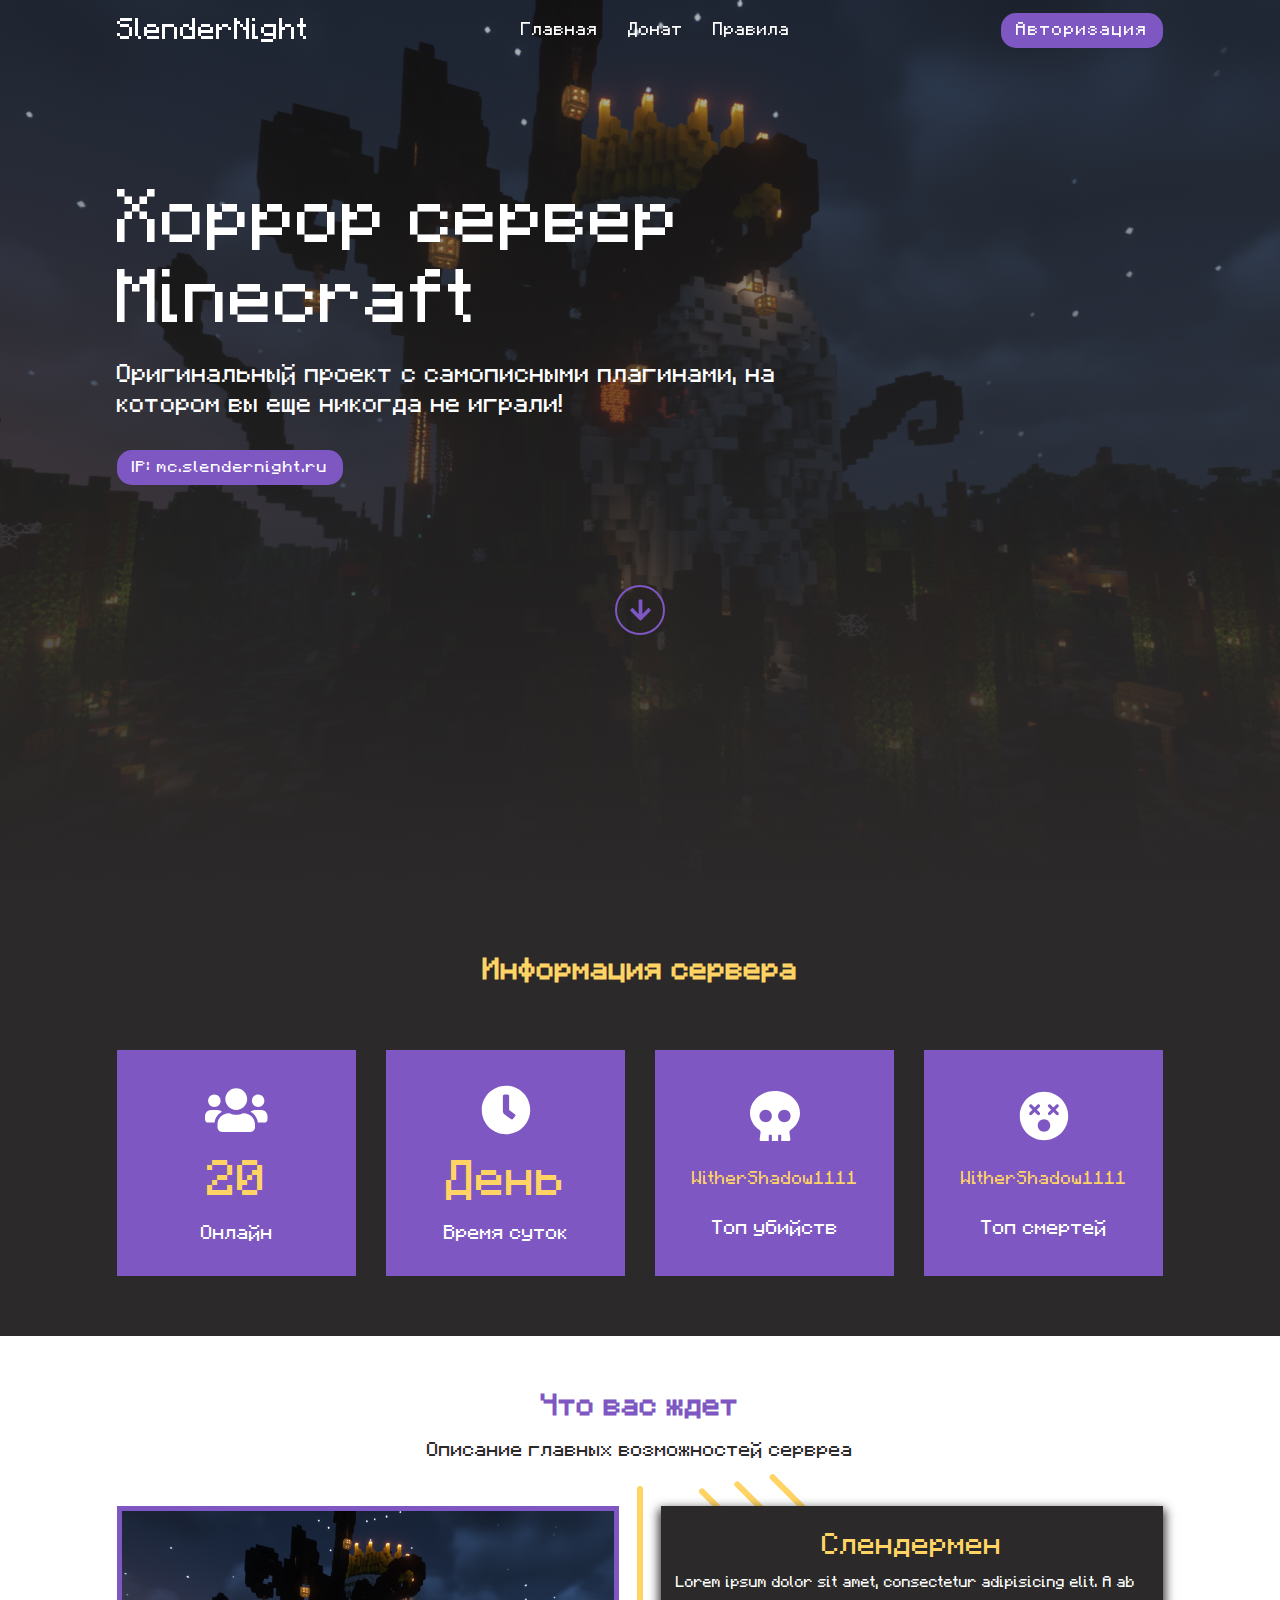
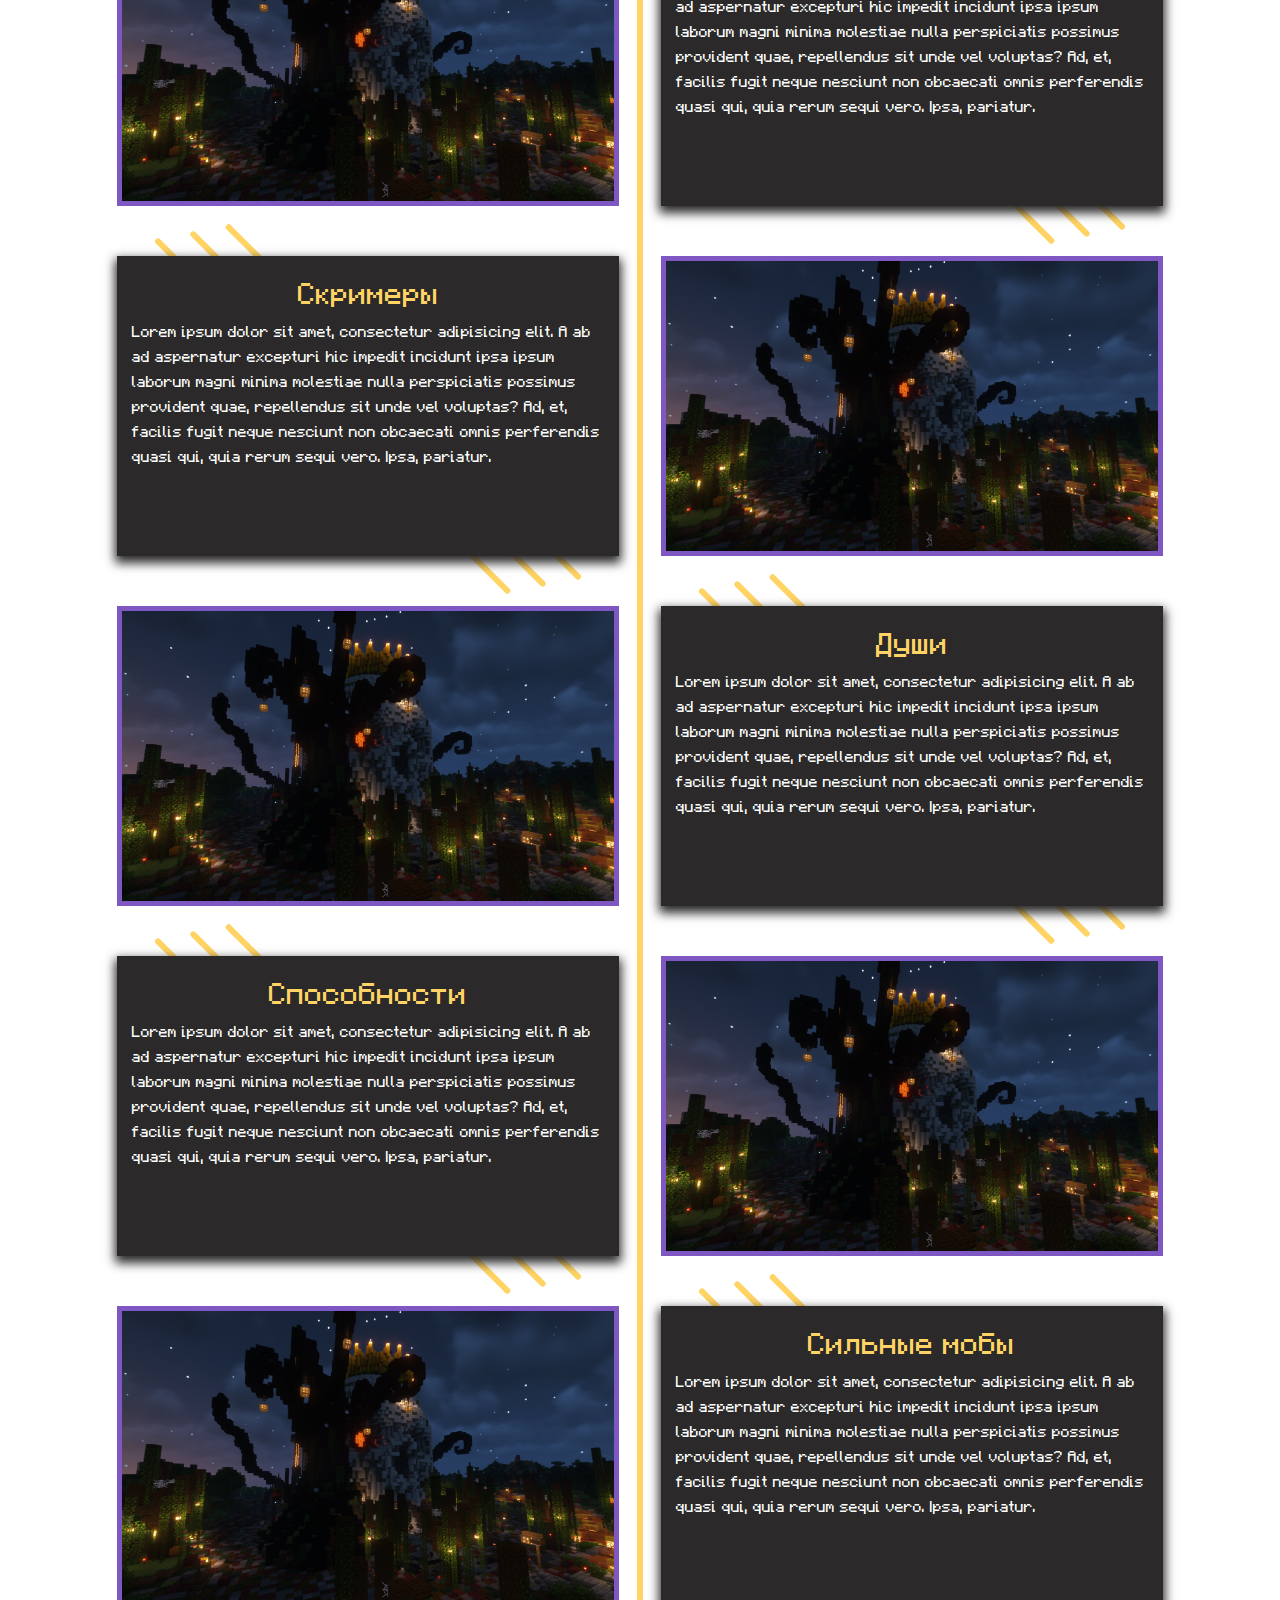
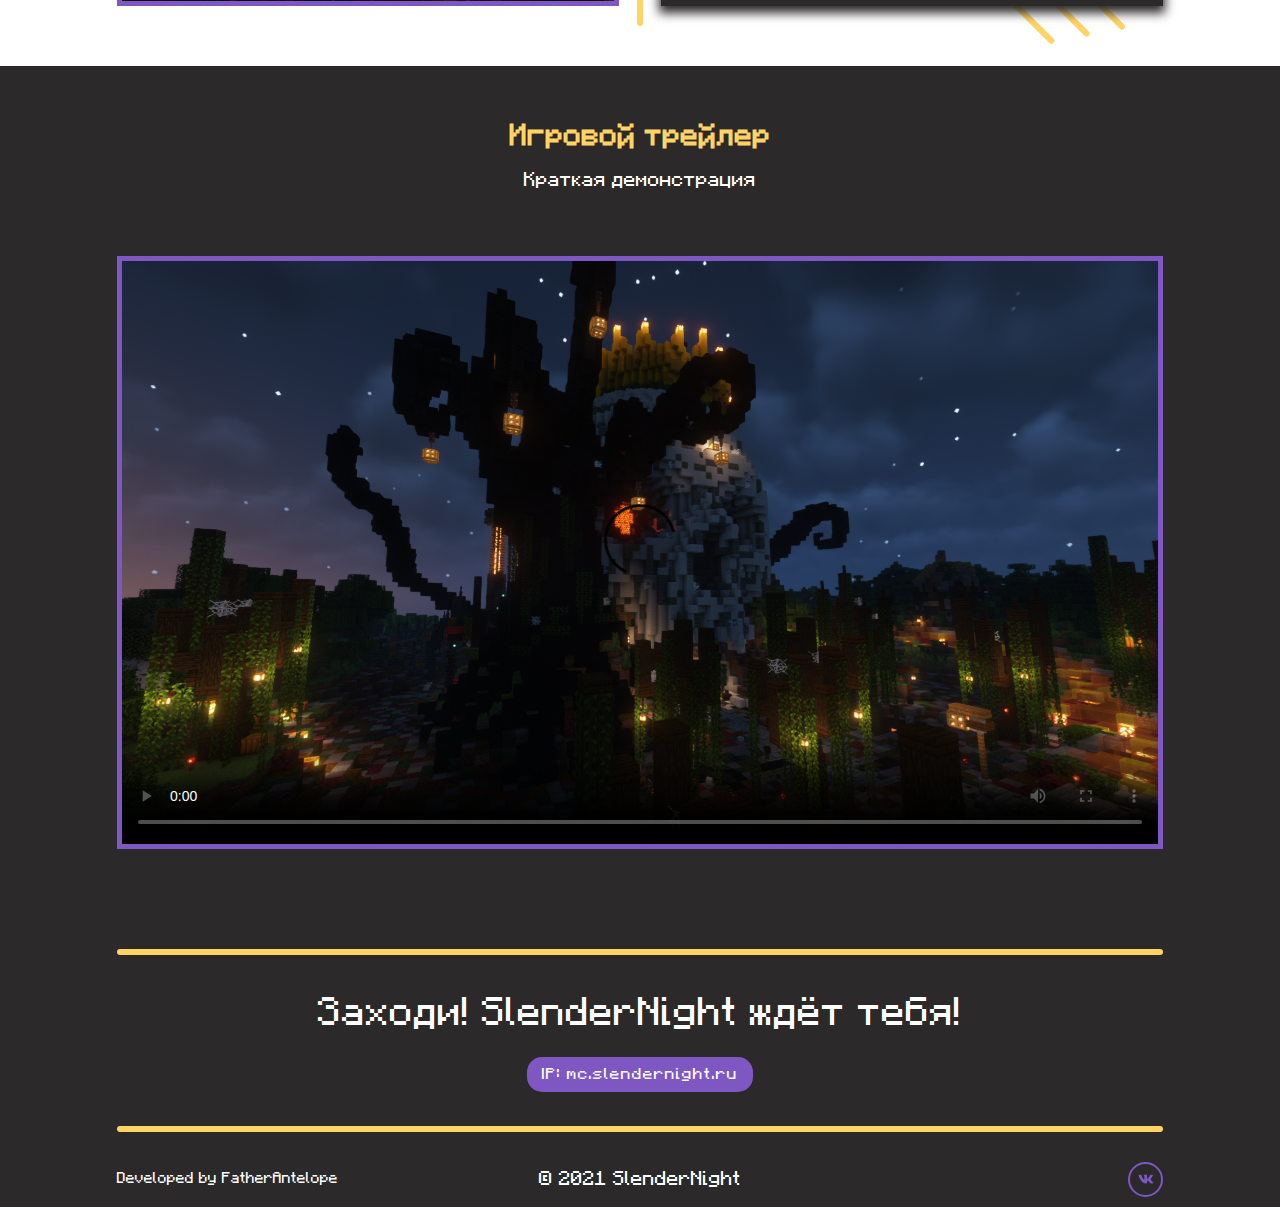
==== index.html @ 16f5a36b "Готова главная страница." ====
<!doctype html>
<html lang="ru">
<head>
    <meta charset="UTF-8">
    <meta name="viewport"
          content="width=device-width, user-scalable=no, initial-scale=1.0, maximum-scale=1.0, minimum-scale=1.0">
    <meta http-equiv="X-UA-Compatible" content="ie=edge">
    <link rel="stylesheet" href="css/style.css">
    <script defer src="./js/all.js"></script>
    <title>SlenderNight</title>
</head>
<body>
<div class="wrapper">
    <header class="header header__transparent">
        <div class="header__container container">
            <div class="header__body">
                <a href="#" class="header__logo">
                    <h3>SlenderNight</h3>
                </a>
                <div class="header__menu-burger">
                    <span></span>
                </div>
                <nav class="header__menu-list">
                    <ul class="menu-list">
                        <li class="menu-list__item">
                            <a href="#" class="menu-list__link">Главная</a>
                        </li>
                        <li class="menu-list__item">
                            <a href="#" class="menu-list__link">Донат</a>
                        </li>
                        <li class="menu-list__item">
                            <a href="#" class="menu-list__link">Правила</a>
                        </li>
                    </ul>
                </nav>
                <a href="#" class="header__login btn purple">
                    Авторизация
                </a>
            </div>
        </div>
    </header>
    <main class="main">
        <div class="main__main-block">
            <div class="main-block__container container">
                <div class="main-block__body">
                    <h1 class="main-block__title">
                        Хоррор сервер Minecraft
                    </h1>
                    <h3 class="main-block__subtitle">
                        Оригинальный проект с самописными плагинами, на котором вы еще никогда не играли!
                    </h3>
                    <div class="main-block__buttons">
                        <button class="btn purple notify-show"
                                value="mc.slendernight.ru"
                                onclick="copyToClipboard(this.value)"
                                data-target="#copy-ip">
                            IP: mc.slendernight.ru
                        </button>
<!--                        <a href="#promo" class="btn outline-purple">Читать больше</a>-->
                    </div>
                </div>

                <a href="#promo" class="arrow-btn__link">
                    <i class="fas fa-arrow-down"></i>
                </a>

                <div class="main-block__bg-image">
                    <img src="./image/main-image.png" alt="main-image">
                </div>
            </div>
        </div>
        <section class="main-section dark">
            <a href="#" id="promo" style="position: absolute; left: 0; top: -60px;"></a>
            <div class="main-section__container container">
                <div class="main-section__header">
                    <h2 class="main-section__header header__title light">Информация сервера</h2>
<!--                    <h2 class="main-section__header header__subtitle light">Lorem ipsum dolor sit amet.</h2>-->
                </div>
                <div class="statistics__body">
                    <div class="statistics__column">
                        <div class="statistics__item">
                            <div class="statistics__icon"><i class="fas fa-users"></i></div>
                            <div class="statistics__value">20</div>
                            <div class="statistics__text">Онлайн</div>
                        </div>
                    </div>
                    <div class="statistics__column">
                        <div class="statistics__item">
                            <div class="statistics__icon"><i class="fas fa-clock"></i></div>
                            <div class="statistics__value">День</div>
                            <div class="statistics__text">Время суток</div>
                        </div>
                    </div>
                    <div class="statistics__column">
                        <div class="statistics__item">
                            <div class="statistics__icon"><i class="fas fa-skull"></i></div>
                            <div class="statistics__value" style="font-size: 14px">WitherShadow1111</div>
                            <div class="statistics__text">Топ убийств</div>
                        </div>
                    </div>
                    <div class="statistics__column">
                        <div class="statistics__item">
                            <div class="statistics__icon"><i class="fas fa-dizzy"></i></div>
                            <div class="statistics__value" style="font-size: 14px">WitherShadow1111</div>
                            <div class="statistics__text">Топ смертей</div>
                        </div>
                    </div>
                </div>
            </div>
        </section>
        <section class="main-section light">
            <div class="main-section__container container">
                <div class="main-section__header">
                    <h2 class="main-section__header header__title dark">Что вас ждет</h2>
                    <h2 class="main-section__header header__subtitle dark">Описание главных возможностей сервреа</h2>
                </div>
                <div class="main-section__body">
                    <div class="vertical-line"></div>
                    <div class="main-section__body-info info-block">
                        <div class="info-block__image">
                            <img src="./image/main-image.png" alt="img-name">
                        </div>
                        <div class="info-block__about">
                            <div class="diagonal-line"></div>
                            <h3 class="about__title">Слендермен</h3>
                            <p class="about__text">
                                Lorem ipsum dolor sit amet, consectetur adipisicing elit. A ab ad aspernatur excepturi hic impedit incidunt ipsa ipsum laborum magni minima molestiae nulla perspiciatis possimus provident quae, repellendus sit unde vel voluptas? Ad, et, facilis fugit neque nesciunt non obcaecati omnis perferendis quasi qui, quia rerum sequi vero. Ipsa, pariatur.
                            </p>
                        </div>
                    </div>

                    <div class="main-section__body__info info-block">
                        <div class="info-block__about">
                            <div class="diagonal-line"></div>
                            <h3 class="about__title">Скримеры</h3>
                            <p class="about__text">
                                Lorem ipsum dolor sit amet, consectetur adipisicing elit. A ab ad aspernatur excepturi hic impedit incidunt ipsa ipsum laborum magni minima molestiae nulla perspiciatis possimus provident quae, repellendus sit unde vel voluptas? Ad, et, facilis fugit neque nesciunt non obcaecati omnis perferendis quasi qui, quia rerum sequi vero. Ipsa, pariatur.
                            </p>
                        </div>
                        <div class="info-block__image">
                            <img src="./image/main-image.png" alt="img-name">
                        </div>
                    </div>

                    <div class="main-section__body__info info-block">
                        <div class="info-block__image">
                            <img src="./image/main-image.png" alt="img-name">
                        </div>
                        <div class="info-block__about">
                            <div class="diagonal-line"></div>
                            <h3 class="about__title">Души</h3>
                            <p class="about__text">
                                Lorem ipsum dolor sit amet, consectetur adipisicing elit. A ab ad aspernatur excepturi hic impedit incidunt ipsa ipsum laborum magni minima molestiae nulla perspiciatis possimus provident quae, repellendus sit unde vel voluptas? Ad, et, facilis fugit neque nesciunt non obcaecati omnis perferendis quasi qui, quia rerum sequi vero. Ipsa, pariatur.
                            </p>
                        </div>
                    </div>

                    <div class="main-section__body__info info-block">
                        <div class="info-block__about">
                            <div class="diagonal-line"></div>
                            <h3 class="about__title">Способности</h3>
                            <p class="about__text">
                                Lorem ipsum dolor sit amet, consectetur adipisicing elit. A ab ad aspernatur excepturi hic impedit incidunt ipsa ipsum laborum magni minima molestiae nulla perspiciatis possimus provident quae, repellendus sit unde vel voluptas? Ad, et, facilis fugit neque nesciunt non obcaecati omnis perferendis quasi qui, quia rerum sequi vero. Ipsa, pariatur.
                            </p>
                        </div>
                        <div class="info-block__image">
                            <img src="./image/main-image.png" alt="img-name">
                        </div>
                    </div>

                    <div class="main-section__body__info info-block">
                        <div class="info-block__image">
                            <img src="./image/main-image.png" alt="img-name">
                        </div>
                        <div class="info-block__about">
                            <div class="diagonal-line"></div>
                            <h3 class="about__title">Сильные мобы</h3>
                            <p class="about__text">
                                Lorem ipsum dolor sit amet, consectetur adipisicing elit. A ab ad aspernatur excepturi hic impedit incidunt ipsa ipsum laborum magni minima molestiae nulla perspiciatis possimus provident quae, repellendus sit unde vel voluptas? Ad, et, facilis fugit neque nesciunt non obcaecati omnis perferendis quasi qui, quia rerum sequi vero. Ipsa, pariatur.
                            </p>
                        </div>
                    </div>

                </div>
            </div>
        </section>
        <section class="main-section dark">
            <div class="main-section__container container">
                <div class="main-section__header">
                    <h2 class="main-section__header header__title light">Игровой трейлер</h2>
                    <h2 class="main-section__header header__subtitle light">Краткая демонстрация </h2>
                </div>
                <div class="main-section__body">
                    <div class="main-section__body main-section__video">
                        <video controls="controls" poster="./image/main-image.png">
                            <source src="./video/trailer.mp4" type='video/ogg; codecs="theora, vorbis"'/>
                            <source src="./video/trailer.mp4" type='video/mp4; codecs="avc1.42E01E, mp4a.40.2"'/>
                            <source src="./video/trailer.mp4" type='video/webm; codecs="vp8, vorbis"'/>
                            Элемент video не поддерживается вашим браузером.
                            <a href="./video/trailer.mp4">Скачайте видео</a>.
                        </video>
                    </div>
                </div>
            </div>
        </section>

        <section class="main-section dark">
            <div class="main-section__container container">
                <div class="main-section__body tb-line">
                    <h2 class="body__center-text">Заходи! SlenderNight ждёт тебя!</h2>
                    <button class="btn purple notify-show"
                            value="mc.slendernight.ru"
                            onclick="copyToClipboard(this.value)"
                            data-target="#copy-ip">
                        IP: mc.slendernight.ru
                    </button>
                </div>
            </div>
        </section>
    </main>
    <footer class="footer">
        <div class="footer__container container">
            <div class="footer__body">
                <div class="footer__author">
                    <span>
                        Developed by <a href="https://fatherantelope.github.io/">FatherAntelope</a>
                    </span>
                </div>
                <div class="footer__copy">
                    &copy; 2021 SlenderNight
                </div>
                <div class="footer__social-links">
                    <a href="https://vk.com/slendernight" class="footer__social-link">
                        <i class="fab fa-vk"></i>
                    </a>
                </div>
            </div>
        </div>
    </footer>
    <div class="notify-item" id="copy-ip">
        <p class="notify-item__text">IP-адрес скопирован!</p>
        <div class="notify-item__close">&times;</div>
    </div>
</div>
<script defer src="./js/script.js"></script>
</body>
</html>
---- css/style.css ----
* {
  margin: 0;
  padding: 0;
  border: 0;
}

*, *:after, *:before {
  -moz-box-sizing: border-box;
  -webkit-box-sizing: border-box;
  box-sizing: border-box;
}

:focus, :active {
  outline: none;
}

a:focus, a:active {
  outline: none;
}

nav, footer, header, aside {
  display: block;
}

html, body {
  height: 100%;
  width: 100%;
  font-size: 14px;
  line-height: 1;
  -ms-text-size-adjust: 100%;
  -moz-text-size-adjust: 100%;
  -webkit-text-size-adjust: 100%;
}

input, button, textarea {
  font-family: inherit;
}

button {
  cursor: pointer;
}

a, a:visited {
  text-decoration: none;
}

img {
  vertical-align: top;
}

h1, h2, h3, h4, h5, h6 {
  font-size: inherit;
  font-weight: 400;
}

@font-face {
  font-family: minecraft;
  src: url("/fonts/F77 Minecraft.ttf");
}
:root {
  --color--white: #ffffff;
  --color--main: #2b2929;
  --color--purple: #7e57c2;
  --color--gold: #ffd464;
  --blur-bg: blur(5px);
}

* {
  scroll-behavior: smooth;
}

body {
  height: 100%;
  font-weight: 500;
  font-family: minecraft;
}
body.scroll-lock {
  overflow: hidden;
}
body::-webkit-scrollbar {
  width: 8px;
}
body::-webkit-scrollbar-track {
  background: #2b2929;
}
body::-webkit-scrollbar-thumb {
  background-color: #ffd464;
  border-radius: 4px;
}

.wrapper {
  min-height: 100%;
  overflow: hidden;
  display: flex;
  flex-direction: column;
}

.container {
  margin: 0 auto;
  max-width: 1076px;
  padding: 0 15px;
}

.header {
  position: fixed;
  z-index: 50;
  width: 100%;
  left: 0;
  top: 0;
}
.header:before {
  content: "";
  position: absolute;
  top: 0;
  left: 0;
  width: 100%;
  height: 100%;
  background-color: #2b2929;
  z-index: 2;
  box-shadow: 0 6px 4px -4px rgba(0, 0, 0, 0.2);
  transition: all 0.3s ease;
}
.header__transparent:before {
  height: 0;
  background-color: rgba(43, 41, 41, 0);
}
.header__login {
  position: relative;
  z-index: 3;
}
.header__body {
  position: relative;
  display: flex;
  align-items: center;
  min-height: 60px;
  justify-content: space-between;
}
.header__logo {
  font-weight: 900;
  font-size: 24px;
  color: #ffffff;
  z-index: 3;
}
.header__menu-list {
  z-index: 3;
}
.header__menu-burger {
  width: 30px;
  height: 20px;
  position: relative;
  cursor: pointer;
  display: none;
  z-index: 3;
}
.header__menu-burger span, .header__menu-burger:before, .header__menu-burger:after {
  content: "";
  left: 0;
  position: absolute;
  background-color: #7e57c2;
  width: 100%;
  height: 2px;
  transition: all 0.3s ease;
}
.header__menu-burger span {
  top: 9px;
}
.header__menu-burger:before {
  top: 0;
}
.header__menu-burger:after {
  bottom: 0;
}
.header__menu-burger.active span, .header__menu-burger.active:before, .header__menu-burger.active:after {
  background-color: #ffd464;
}
.header__menu-burger.active span {
  transform: rotate(180deg);
}
.header__menu-burger.active:before {
  transform: translateX(15px) translateY(3px) rotate(45deg);
  width: 60%;
}
.header__menu-burger.active:after {
  transform: translateX(15px) translateY(-3px) rotate(-45deg);
  width: 60%;
}

.menu-list {
  list-style: none;
  display: flex;
  flex-wrap: wrap;
}
.menu-list__item {
  margin: 0 15px;
}
.menu-list__link {
  color: #ffffff;
  font-weight: 500;
  line-height: 200%;
  transition: color ease 0.3s;
}
.menu-list__link:hover {
  color: #ffd464;
}

/* */
.main {
  flex: 1 1 auto;
}
.main__main-block {
  position: relative;
  min-height: 100vh;
  background: linear-gradient(to bottom, transparent -50%, #2b2929 100%);
}

.main-block__body {
  padding: 180px 0 190px 0;
  max-width: 700px;
  z-index: 10;
}
.main-block__body > *:not(:last-child) {
  margin: 0 0 20px 0;
}
.main-block__title {
  font-size: 60px;
  color: #ffffff;
  line-height: 133.3333333333%;
}
.main-block__subtitle {
  font-size: 20px;
  line-height: 1.5;
  color: #ffffff;
}
.main-block__buttons {
  display: flex;
  flex-wrap: wrap;
}
.main-block__bg-image img {
  position: absolute;
  object-position: center;
  object-fit: cover;
  height: 100%;
  width: 100%;
  top: 0;
  left: 0;
  z-index: -1;
}

.btn {
  font-weight: 500;
  border-radius: 15px;
  display: flex;
  min-height: 35px;
  justify-content: center;
  align-items: center;
  text-align: center;
  padding: 5px 15px;
  letter-spacing: 1px;
  cursor: pointer;
  margin: 10px 0;
}
.btn.purple {
  color: #ffffff;
  background-color: #7e57c2;
  transition: background-color ease 0.3s;
}
.btn.purple:hover {
  color: #7e57c2;
  background-color: #ffd464;
}
.btn.outline-purple {
  color: #7e57c2;
  border: 2px solid #7e57c2;
  transition: all ease 0.3s;
}
.btn.outline-purple:hover {
  color: #ffd464;
  border: 2px solid #ffd464;
}

.arrow-btn__link {
  position: relative;
  left: calc(50% - 25px);
  bottom: 100px;
  height: 50px;
  width: 50px;
  border: 2px solid #7e57c2;
  border-radius: 50%;
  display: flex;
  justify-content: center;
  align-items: center;
  transition: all ease 0.3s;
  animation: floating;
  animation-name: floating;
  animation-duration: 1.5s;
  animation-iteration-count: infinite;
  -webkit-animation-name: floating;
  -webkit-animation-duration: 1.5s;
  -webkit-animation-iteration-count: infinite;
  color: #7e57c2;
  font-size: 24px;
}
.arrow-btn__link:hover {
  border: 2px solid #ffd464;
  color: #ffd464;
}

.main-section {
  padding: 40px 0;
  position: relative;
}
.main-section.dark {
  background-color: #2b2929;
}
.main-section.light {
  background-color: #ffffff;
}
.main-section__header {
  text-align: center;
}
.main-section__header.header__title {
  font-size: 24px;
  font-weight: 700;
  line-height: 250%;
}
.main-section__header.header__title.light {
  color: #ffd464;
}
.main-section__header.header__title.dark {
  color: #7e57c2;
}
.main-section__header.header__subtitle {
  font-size: 16px;
  line-height: 187.5%;
}
.main-section__header.header__subtitle.light {
  color: #ffffff;
}
.main-section__header.header__subtitle.dark {
  color: #2b2929;
}
.main-section__body {
  padding: 20px 0;
  margin: 20px 0 0 0;
  position: relative;
}
.main-section__body .vertical-line {
  position: absolute;
  display: inline-block;
  top: 0;
  left: calc(50% - 3px);
  width: 6px;
  height: 100%;
  background-color: #ffd464;
  border-radius: 3px;
}
.main-section__body.tb-line {
  position: relative;
  text-align: center;
}
.main-section__body.tb-line > button {
  margin: 0 auto;
}
.main-section__body.tb-line:after, .main-section__body.tb-line:before {
  content: "";
  position: absolute;
  left: 0;
  height: 6px;
  width: 100%;
  background-color: #ffd464;
  border-radius: 3px;
}
.main-section__body.tb-line:after {
  top: -20px;
}
.main-section__body.tb-line:before {
  bottom: -20px;
}
.main-section__video {
  height: auto;
  max-width: 100%;
  padding: 5px 5px 3px 5px;
  background-color: #7e57c2;
}
.main-section__video video {
  width: 100%;
  max-height: 100%;
}

.statistics__body {
  display: flex;
  flex-wrap: wrap;
  margin: 20px -15px;
}
.statistics__column {
  padding: 15px 15px;
  flex: 0 1 25%;
}
.statistics__item {
  display: flex;
  flex-direction: column;
  text-align: center;
  align-items: center;
  justify-content: space-around;
  padding: 30px;
  height: 100%;
  margin: 15px 0;
  background-color: #7e57c2;
}
.statistics__item > *:not(:last-child) {
  margin: 0 0 10px 0;
}
.statistics__icon {
  font-size: 50px;
  color: #ffffff;
}
.statistics__value {
  font-size: 40px;
  color: #ffd464;
  line-height: 125%;
}
.statistics__text {
  font-size: 16px;
  color: #ffffff;
}

/* */
.info-block {
  display: flex;
  flex-wrap: wrap;
  justify-content: space-between;
  position: relative;
  z-index: 2;
}
.info-block:not(:last-child) {
  margin-bottom: 50px;
}
.info-block__image {
  flex: 0 1 48%;
  height: 300px;
  background-color: #7e57c2;
  padding: 5px;
}
.info-block__image img {
  height: 100%;
  width: 100%;
  object-position: center;
  object-fit: cover;
}
.info-block__about {
  position: relative;
  flex: 0 1 48%;
  height: 300px;
  background-color: #2b2929;
  padding: 15px;
  box-shadow: 0 5px 10px 2px #2b2929;
}
.info-block__about .diagonal-line {
  top: 50%;
  left: calc(50% - 250px);
  transform: rotate(45deg);
}
.info-block__about .diagonal-line, .info-block__about .diagonal-line:after, .info-block__about .diagonal-line:before {
  background-color: #ffd464;
  border-radius: 3px;
  position: absolute;
  height: 6px;
  width: 500px;
  z-index: -1;
}
.info-block__about .diagonal-line:before {
  content: "";
  top: 500%;
  left: calc(50% - 270px);
}
.info-block__about .diagonal-line:after {
  content: "";
  top: -500%;
  left: calc(50% - 230px);
}
.info-block__about .about__title {
  font-size: 24px;
  line-height: 208.3333333333%;
  text-align: center;
  color: #ffd464;
}
.info-block__about .about__text {
  font-size: 12px;
  line-height: 208.3333333333%;
  color: #ffffff;
}

/* */
.body__center-text {
  font-size: 32px;
  line-height: 1.5;
  margin: 0 0 20px 0;
  color: #ffffff;
}

/* */
.footer {
  width: 100%;
  background-color: #2b2929;
}
.footer__body {
  margin: 10px 0;
  min-height: 30px;
  display: flex;
  flex-wrap: wrap;
  justify-content: space-between;
  align-items: center;
}
.footer__copy {
  font-size: 16px;
  display: flex;
  justify-content: center;
  flex: 0 1 33.3333333333%;
  color: #ffffff;
}
.footer__author {
  font-size: 12px;
  display: flex;
  justify-content: left;
  flex: 0 1 33.3333333333%;
  color: #ffffff;
}
.footer__author a {
  color: #ffffff;
  transition: color 0.3s ease;
}
.footer__author a:hover {
  color: #ffd464;
}
.footer__social-links {
  display: flex;
  justify-content: right;
  flex: 0 1 33.3333333333%;
}
.footer__social-links a {
  display: inline-flex;
  align-items: center;
  justify-content: center;
  height: 35px;
  width: 35px;
  color: #7e57c2;
  border-radius: 50%;
  border: 2px solid #7e57c2;
  transition: all ease 0.3s;
}
.footer__social-links a:hover {
  color: #ffd464;
  border-color: #ffd464;
}

.horizontal-line {
  height: 6px;
  width: 100%;
  background-color: #ffd464;
  border-radius: 3px;
}

.notify-item {
  position: fixed;
  bottom: 0;
  z-index: 100;
  width: 300px;
  display: flex;
  right: -100%;
  justify-content: space-between;
  align-items: center;
  margin: 15px;
  padding: 20px;
  color: #ffffff;
  background-color: #7e57c2;
  transition: all 0.3s ease;
}
.notify-item.active {
  right: 0;
}
.notify-item:not(:last-child) {
  margin-bottom: 15px;
}
.notify-item__text {
  line-height: 1.5;
}
.notify-item__close {
  margin-left: 15px;
  color: white;
  font-weight: bold;
  font-size: 24px;
  cursor: pointer;
  transition: all 0.3s ease;
}
.notify-item__close:hover {
  color: #2b2929;
}

@keyframes floating {
  0% {
    transform: translateY(0%);
  }
  50% {
    transform: translateY(-50%);
  }
  100% {
    transform: translateY(0%);
  }
}
@-webkit-keyframes floating {
  0% {
    transform: translateY(0%);
  }
  50% {
    transform: translateY(-50%);
  }
  100% {
    transform: translateY(0%);
  }
}
@media (max-width: 1024px) {
  .info-block__about .diagonal-line {
    display: none;
  }

  .statistics__column {
    flex: 0 1 50%;
  }
}
@media (max-width: 768px) {
  .header__menu-burger {
    display: block;
  }

  .header__login {
    display: none;
  }

  .header__menu-list {
    overflow: auto;
    position: fixed;
    align-items: center;
    justify-content: center;
    display: flex;
    top: 0;
    left: 100%;
    z-index: 0;
    width: 100%;
    height: 100%;
    background-color: rgba(43, 41, 41, 0.9);
    backdrop-filter: blur(5px);
    transition: all 0.3s ease;
  }
  .header__menu-list.active {
    left: 0;
  }

  .menu-list {
    display: block;
    text-align: center;
  }
  .menu-list .menu-list__item {
    margin: 0 0 30px 0;
    font-size: 24px;
  }

  .info-block__image {
    position: relative;
    flex: 0 1 100%;
    order: 1;
  }

  .main-section__body__info.info-block:not(:last-child):after {
    content: "";
    bottom: -25px;
    left: 0;
    position: absolute;
    width: 100%;
    height: 6px;
    border-radius: 3px;
    background-color: #ffd464;
  }

  .info-block__about {
    flex: 0 1 100%;
    height: 100%;
    margin-bottom: 15px;
  }

  .main-section__body .vertical-line {
    display: none;
  }

  .footer__body > *:not(:last-child) {
    margin-bottom: 15px;
  }

  .footer__copy {
    flex: 0 1 100%;
    justify-content: center;
  }

  .footer__author {
    flex: 0 1 100%;
    justify-content: center;
  }

  .footer__social-links {
    flex: 0 1 100%;
    justify-content: center;
  }
}
@media (max-width: 520px) {
  .main-block__title {
    font-size: 32px;
  }

  .main-block__subtitle {
    font-size: 16px;
  }

  .main-section__header.header__title {
    font-size: 20px;
    font-weight: 700;
    line-height: 187.5%;
  }
  .main-section__header.header__subtitle {
    font-size: 14px;
    line-height: 1.5;
  }

  .arrow-btn__link {
    bottom: 150px;
  }

  .statistics__body {
    margin: 10px -15px;
  }

  .statistics__item {
    padding: 20px;
  }

  .statistics__icon {
    font-size: 32px;
  }

  .statistics__value {
    font-size: 20px;
  }

  .info-block__about .about__title {
    font-size: 16px;
  }
  .info-block__about .about__text {
    font-size: 10px;
  }

  .info-block__image {
    height: 200px;
  }

  .main-block__buttons .btn {
    flex: 1 1 100%;
  }

  .statistics__column {
    flex: 0 1 100%;
  }

  .body__center-text {
    font-size: 24px;
  }

  .notify-item {
    width: calc(100% - 40px);
  }
}
@media (min-width: 497px) {
  .main-block__buttons .btn:not(:last-child) {
    margin-right: 10px;
  }
}

/*# sourceMappingURL=style.css.map */
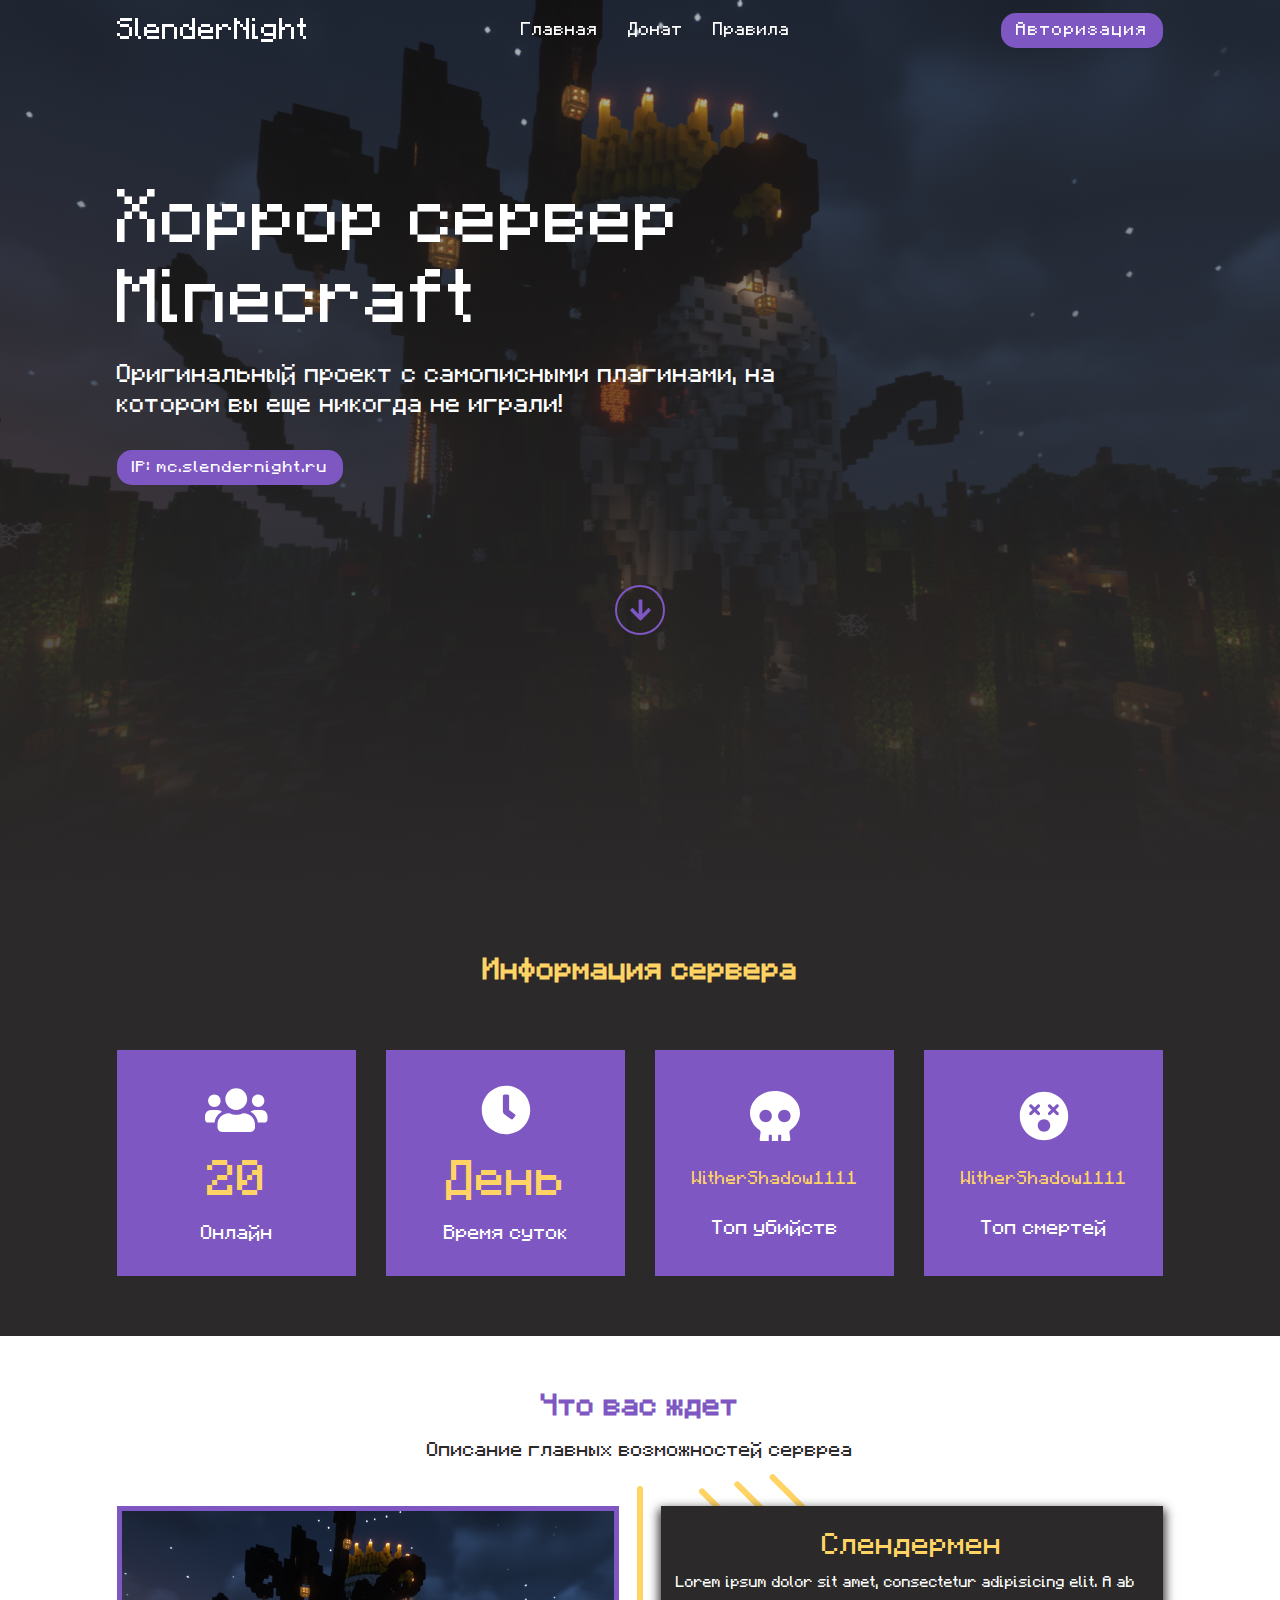
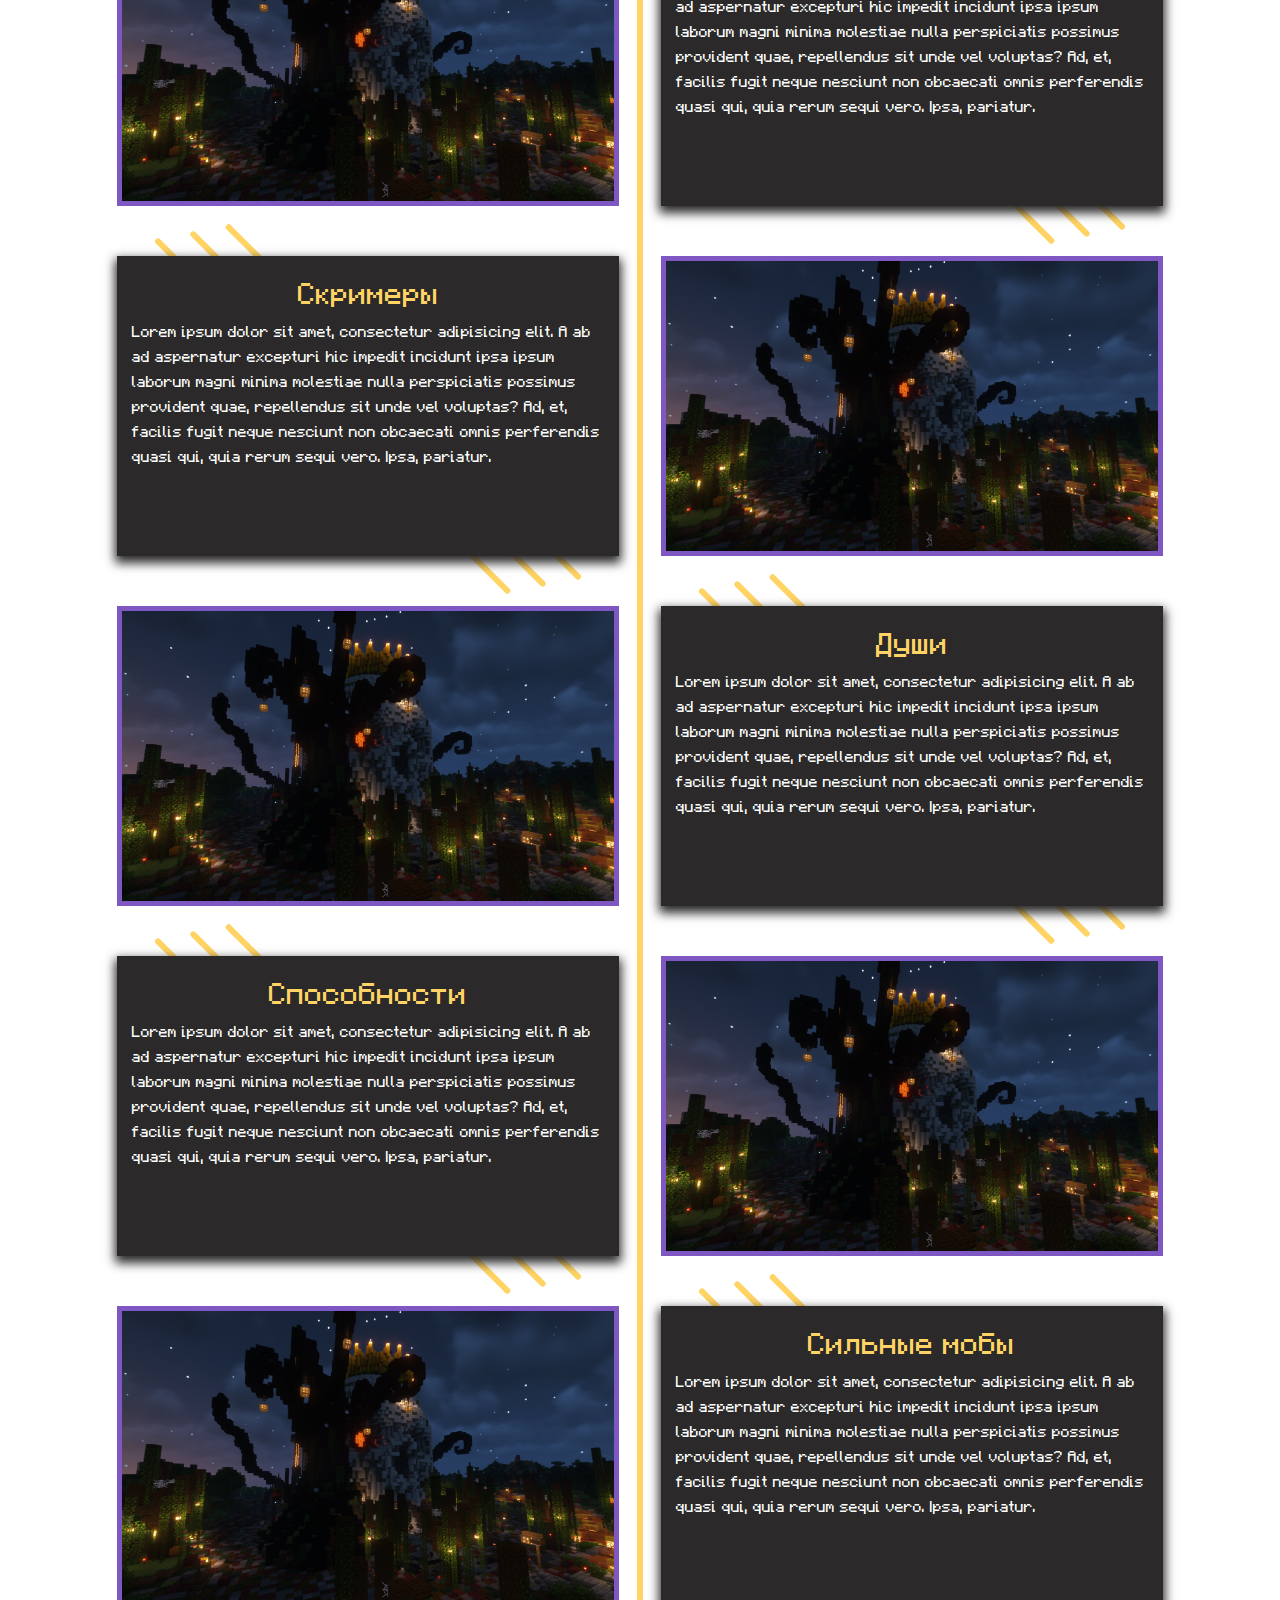
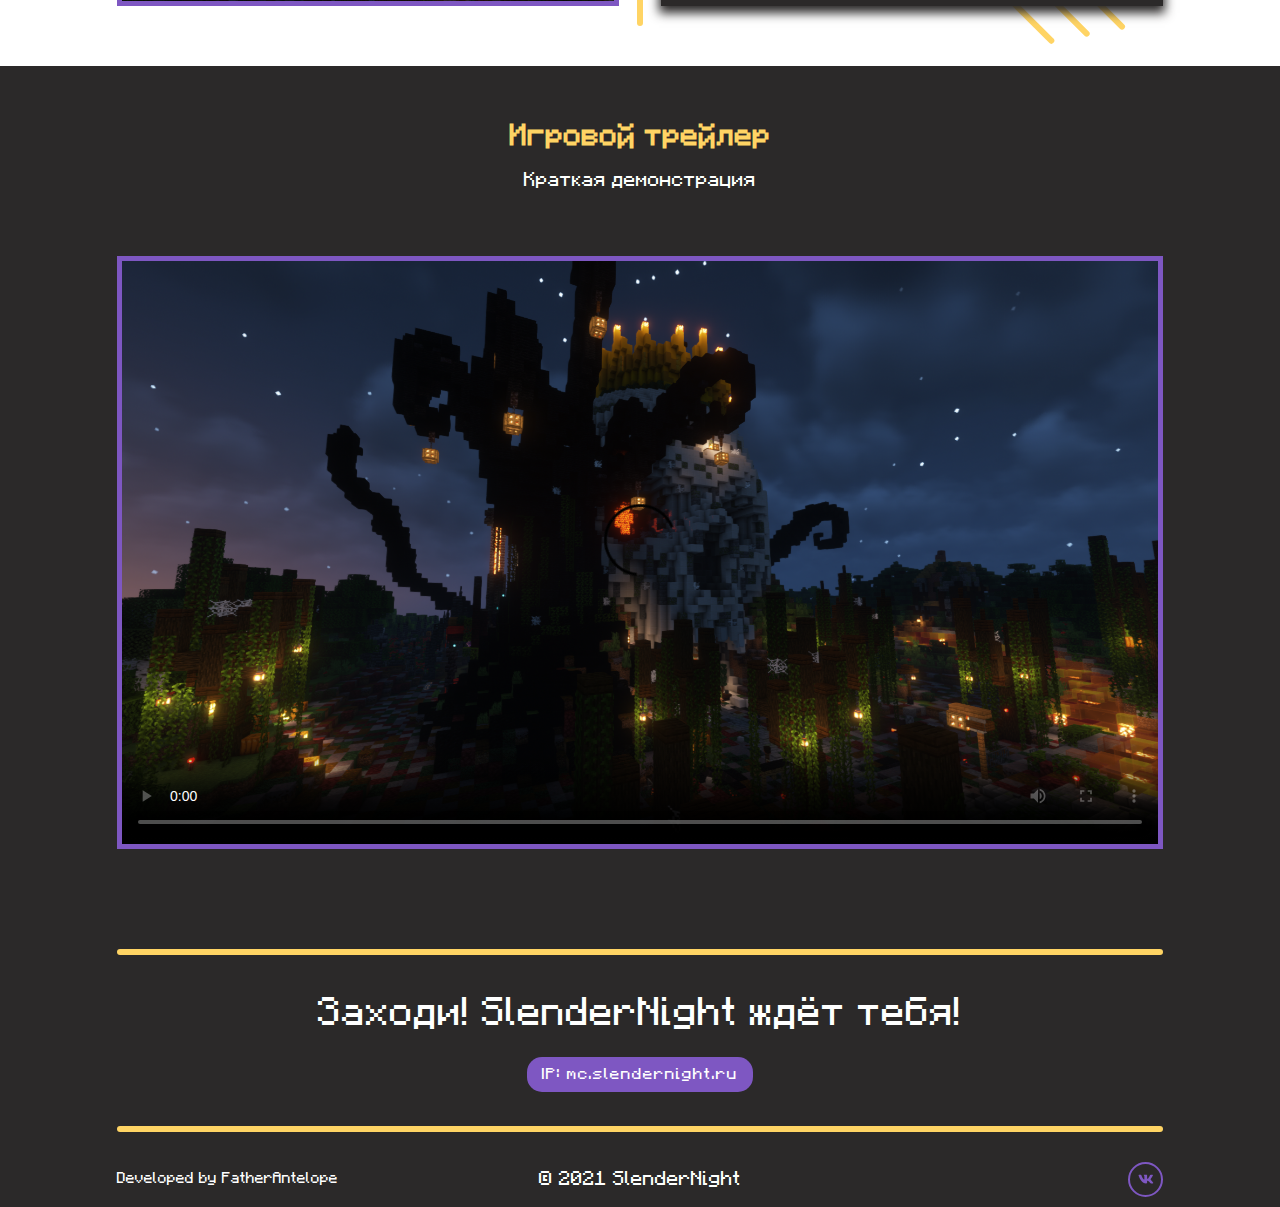
==== commit 067d00a9: "Добавлен попап и json файлы с данными" ====
--- a/index.html
+++ b/index.html
@@ -5,7 +5,25 @@
     <meta name="viewport"
           content="width=device-width, user-scalable=no, initial-scale=1.0, maximum-scale=1.0, minimum-scale=1.0">
     <meta http-equiv="X-UA-Compatible" content="ie=edge">
-    <link rel="stylesheet" href="css/style.css">
+
+    <!--SEO теги. Описание и ключевые слова для поиска в браузере-->
+    <meta name="description" content="Хоррор сервер minecraft">
+    <meta name="keywords" content="майнкрафт со слендером, слендермен minecraft, хоррор майнкрафт, horror minecraft, slendernight, страшный сервер майнкрафт">
+
+    <!--Теги авторства-->
+    <meta name="Author" content="Горбунов Владлен">
+    <meta name="Copyright" content="Гоянов Роман">
+
+    <!--Теги для репоста страницы в соцсети-->
+    <meta property="og:locale" content="ru_RU">
+    <meta property="og:type" content="article">
+    <meta property="og:title" content="SlenderNight">
+    <meta property="og:description" content="Хоррор сервер minecraft">
+    <meta property="og:image" content="./image/main-image.png">
+    <meta property="og:url" content="Ссылка на страницу">
+    <meta property="og:site_name" content="SlenderNight">
+
+    <link rel="stylesheet" href="./css/style.css">
     <script defer src="./js/all.js"></script>
     <title>SlenderNight</title>
 </head>
@@ -29,7 +47,7 @@
                             <a href="#" class="menu-list__link">Донат</a>
                         </li>
                         <li class="menu-list__item">
-                            <a href="#" class="menu-list__link">Правила</a>
+                            <a href="#rules" class="menu-list__link modal-show">Правила</a>
                         </li>
                     </ul>
                 </nav>
@@ -40,7 +58,7 @@
         </div>
     </header>
     <main class="main">
-        <div class="main__main-block">
+        <section class="main__main-block">
             <div class="main-block__container container">
                 <div class="main-block__body">
                     <h1 class="main-block__title">
@@ -68,7 +86,7 @@
                     <img src="./image/main-image.png" alt="main-image">
                 </div>
             </div>
-        </div>
+        </section>
         <section class="main-section dark">
             <a href="#" id="promo" style="position: absolute; left: 0; top: -60px;"></a>
             <div class="main-section__container container">
@@ -237,11 +255,36 @@
             </div>
         </div>
     </footer>
-    <div class="notify-item" id="copy-ip">
-        <p class="notify-item__text">IP-адрес скопирован!</p>
-        <div class="notify-item__close">&times;</div>
+</div>
+
+<div class="notify-item" id="copy-ip">
+    <p class="notify-item__text">IP-адрес скопирован!</p>
+    <div class="notify-item__close">&times;</div>
+</div>
+
+<div class="modal" id="rules">
+    <div class="modal__dialog">
+        <div class="modal__content">
+            <div class="modal__header">
+                <button class="modal__close close-modal">
+                    <span>&times;</span>
+                </button>
+                <h3 class="modal__title">Правила сервера</h3>
+            </div>
+            <div class="modal__body">
+                <ul class="rules-list">
+                    <li class="rules-list__rule">Список говна</li>
+                    <li class="rules-list__note">Список говна</li>
+                </ul>
+            </div>
+            <div class="modal__footer">
+
+            </div>
+        </div>
     </div>
 </div>
-<script defer src="./js/script.js"></script>
+
+<script src="./js/script.js"></script>
+<script src="./js/modal.js"></script>
 </body>
 </html>--- a/css/style.css
+++ b/css/style.css
@@ -57,16 +57,18 @@
   font-family: minecraft;
   src: url("/fonts/F77 Minecraft.ttf");
 }
-:root {
-  --color--white: #ffffff;
-  --color--main: #2b2929;
-  --color--purple: #7e57c2;
-  --color--gold: #ffd464;
-  --blur-bg: blur(5px);
-}
-
 * {
   scroll-behavior: smooth;
+}
+*::-webkit-scrollbar {
+  width: 8px;
+}
+*::-webkit-scrollbar-track {
+  background: #2b2929;
+}
+*::-webkit-scrollbar-thumb {
+  background-color: #ffd464;
+  border-radius: 4px;
 }
 
 body {
@@ -76,16 +78,6 @@
 }
 body.scroll-lock {
   overflow: hidden;
-}
-body::-webkit-scrollbar {
-  width: 8px;
-}
-body::-webkit-scrollbar-track {
-  background: #2b2929;
-}
-body::-webkit-scrollbar-thumb {
-  background-color: #ffd464;
-  border-radius: 4px;
 }
 
 .wrapper {
@@ -118,7 +110,7 @@
   background-color: #2b2929;
   z-index: 2;
   box-shadow: 0 6px 4px -4px rgba(0, 0, 0, 0.2);
-  transition: all 0.3s ease;
+  transition: height 0.3s ease, background-color 0.3s ease;
 }
 .header__transparent:before {
   height: 0;
@@ -159,7 +151,7 @@
   background-color: #7e57c2;
   width: 100%;
   height: 2px;
-  transition: all 0.3s ease;
+  transition: transform 0.3s ease, color 0.3s ease;
 }
 .header__menu-burger span {
   top: 9px;
@@ -271,7 +263,7 @@
 .btn.outline-purple {
   color: #7e57c2;
   border: 2px solid #7e57c2;
-  transition: all ease 0.3s;
+  transition: color ease 0.3s, border-color ease 0.3s;
 }
 .btn.outline-purple:hover {
   color: #ffd464;
@@ -289,7 +281,7 @@
   display: flex;
   justify-content: center;
   align-items: center;
-  transition: all ease 0.3s;
+  transition: color ease 0.3s, border-color ease 0.3s;
   animation: floating;
   animation-name: floating;
   animation-duration: 1.5s;
@@ -546,13 +538,14 @@
   color: #7e57c2;
   border-radius: 50%;
   border: 2px solid #7e57c2;
-  transition: all ease 0.3s;
+  transition: color ease 0.3s, border-color ease 0.3s;
 }
 .footer__social-links a:hover {
   color: #ffd464;
   border-color: #ffd464;
 }
 
+/* */
 .horizontal-line {
   height: 6px;
   width: 100%;
@@ -566,17 +559,18 @@
   z-index: 100;
   width: 300px;
   display: flex;
-  right: -100%;
+  right: 0;
   justify-content: space-between;
   align-items: center;
   margin: 15px;
   padding: 20px;
   color: #ffffff;
   background-color: #7e57c2;
-  transition: all 0.3s ease;
+  transform: translate(110%, 0);
+  transition: transform 0.3s ease;
 }
 .notify-item.active {
-  right: 0;
+  transform: translate(0, 0);
 }
 .notify-item:not(:last-child) {
   margin-bottom: 15px;
@@ -590,10 +584,84 @@
   font-weight: bold;
   font-size: 24px;
   cursor: pointer;
-  transition: all 0.3s ease;
+  transition: color 0.3s ease;
 }
 .notify-item__close:hover {
   color: #2b2929;
+}
+
+/* */
+.modal {
+  visibility: hidden;
+  opacity: 0;
+  position: fixed;
+  height: 100%;
+  width: 100%;
+  top: 0;
+  left: 0;
+  background-color: rgba(43, 41, 41, 0.8);
+  backdrop-filter: blur(5px);
+  z-index: 999;
+  transform: translate(0, -100%);
+  transition: all 0.3s ease;
+}
+.modal.active {
+  opacity: 1;
+  visibility: visible;
+  transform: translate(0, 0);
+}
+.modal__dialog {
+  align-items: center;
+  justify-content: center;
+  display: flex;
+  min-height: 100%;
+  padding: 30px 10px;
+}
+.modal__content {
+  background-color: #ffffff;
+  max-width: 800px;
+  width: 100%;
+  margin: 10px;
+}
+.modal__header {
+  padding: 10px 20px;
+  background-color: #7e57c2;
+  position: relative;
+}
+.modal__title {
+  color: #ffd464;
+  font-weight: 600;
+  font-size: 24px;
+  line-height: 1.5;
+}
+.modal__close {
+  font-size: 20px;
+  position: absolute;
+  right: 10px;
+  top: 10px;
+  background-color: transparent;
+  display: flex;
+  justify-content: center;
+  align-items: center;
+}
+.modal__close span {
+  color: #ffd464;
+}
+.modal__body {
+  overflow-y: auto;
+  overflow-x: hidden;
+  padding: 10px 20px;
+  max-height: 70vh;
+  height: 100%;
+}
+.modal__body * {
+  font-size: 14px;
+  line-height: 1.5;
+  color: #2b2929;
+}
+
+.rules-list {
+  list-style: none;
 }
 
 @keyframes floating {
@@ -647,12 +715,13 @@
     z-index: 0;
     width: 100%;
     height: 100%;
-    background-color: rgba(43, 41, 41, 0.9);
+    background-color: rgba(43, 41, 41, 0.8);
     backdrop-filter: blur(5px);
-    transition: all 0.3s ease;
+    transform: translate(0, 0);
+    transition: transform 0.3s ease;
   }
   .header__menu-list.active {
-    left: 0;
+    transform: translate(-100%, 0);
   }
 
   .menu-list {
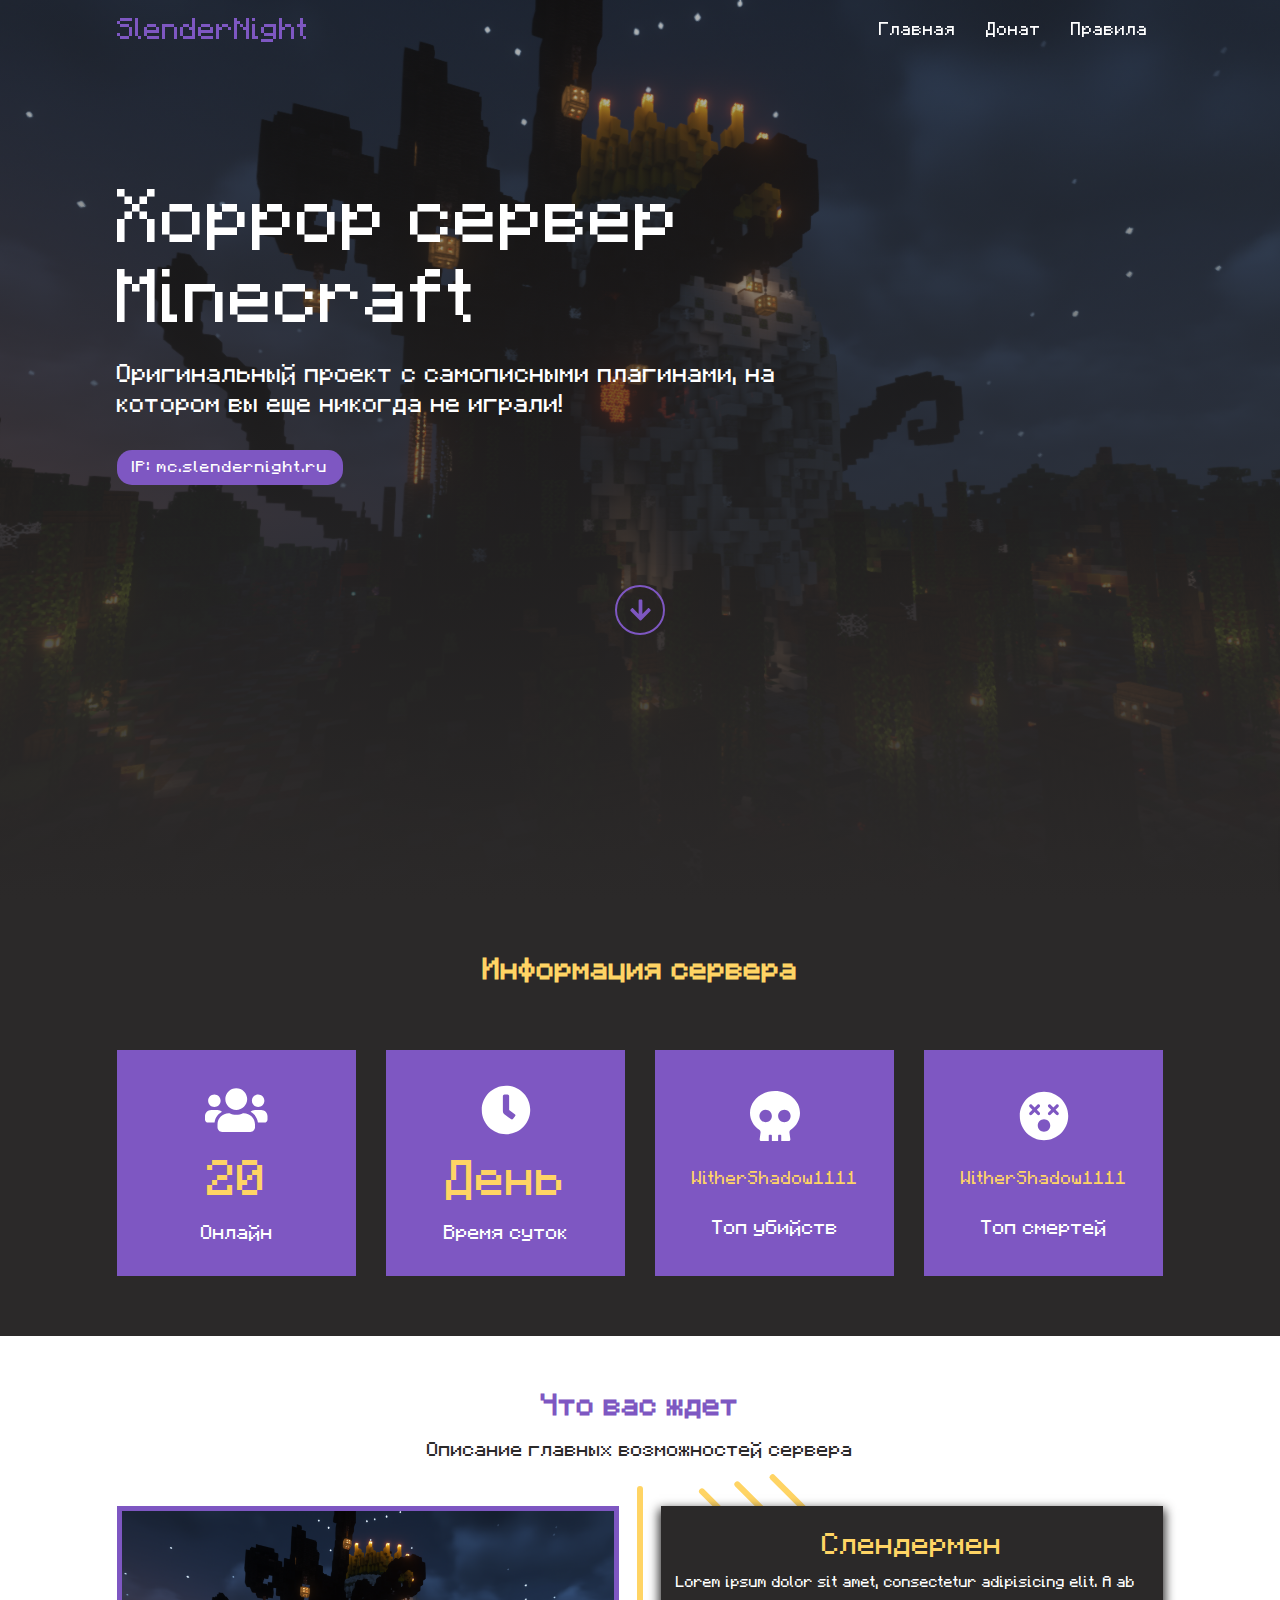
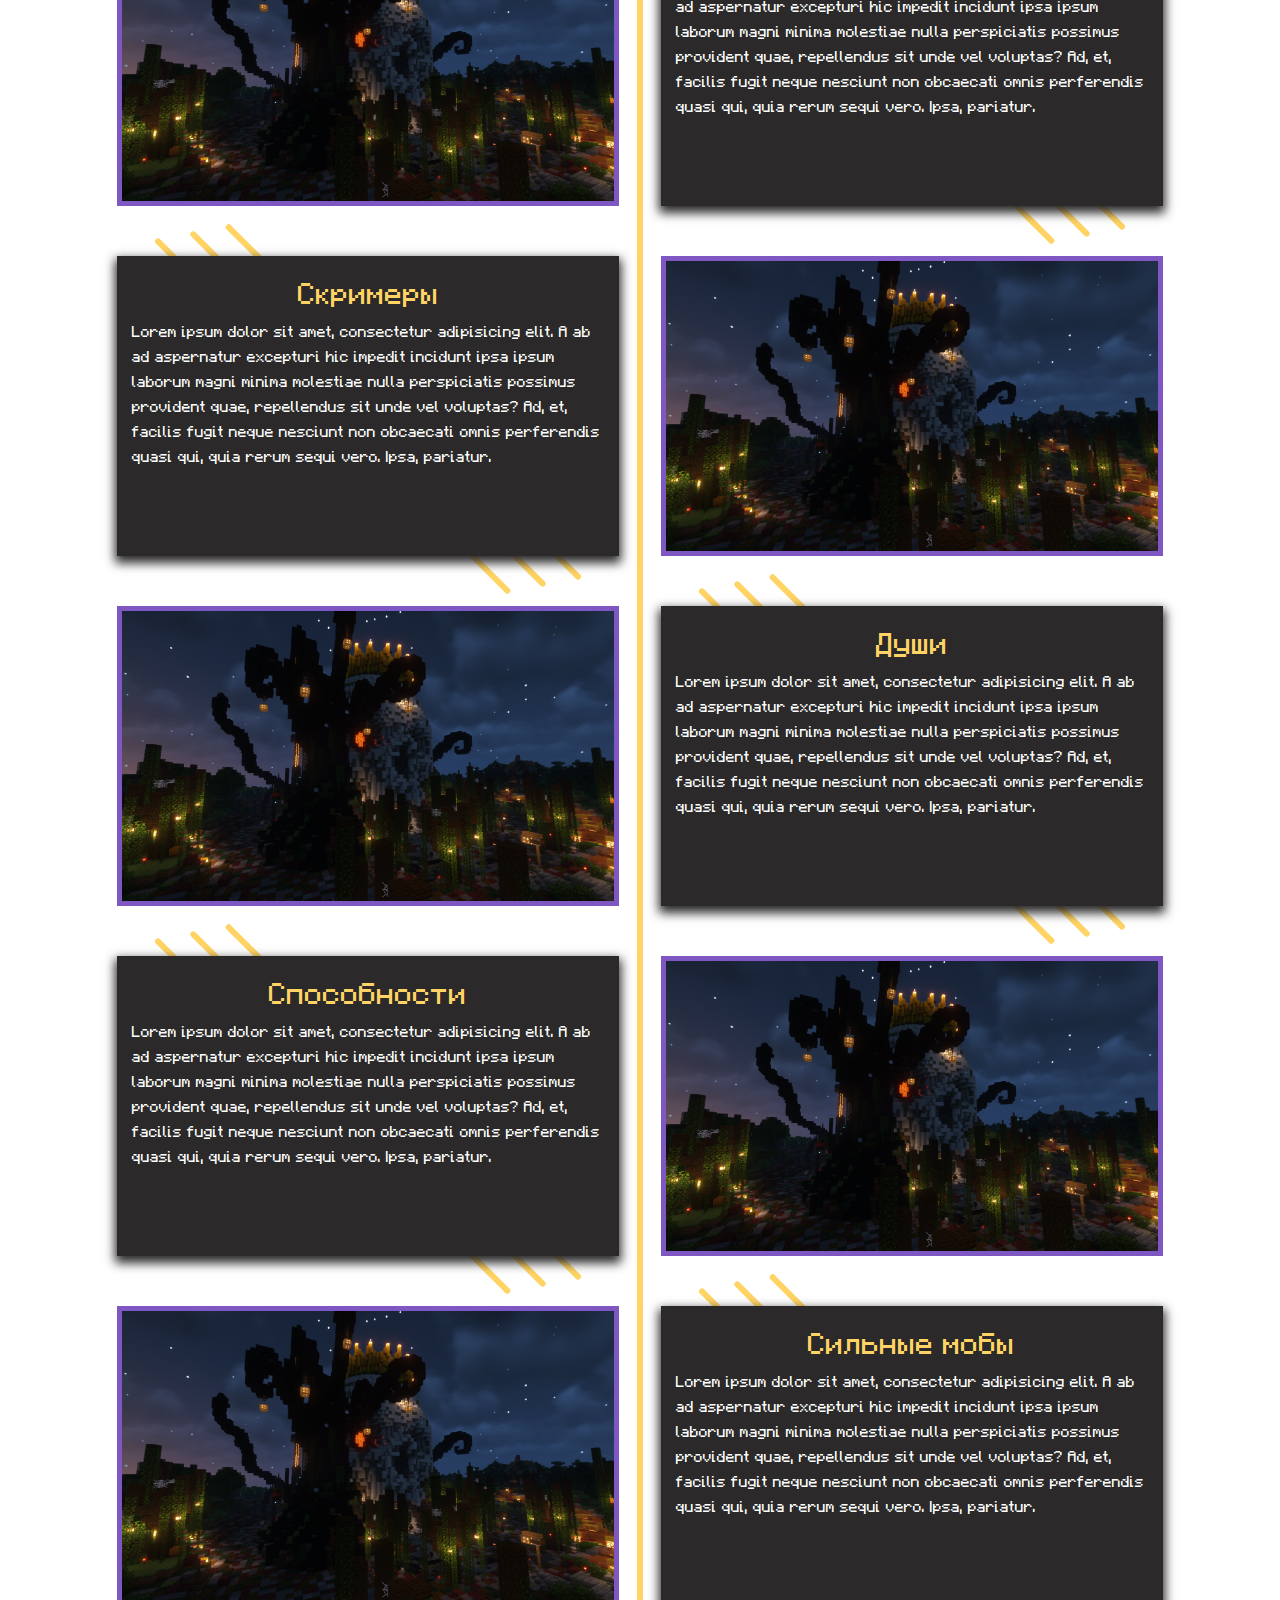
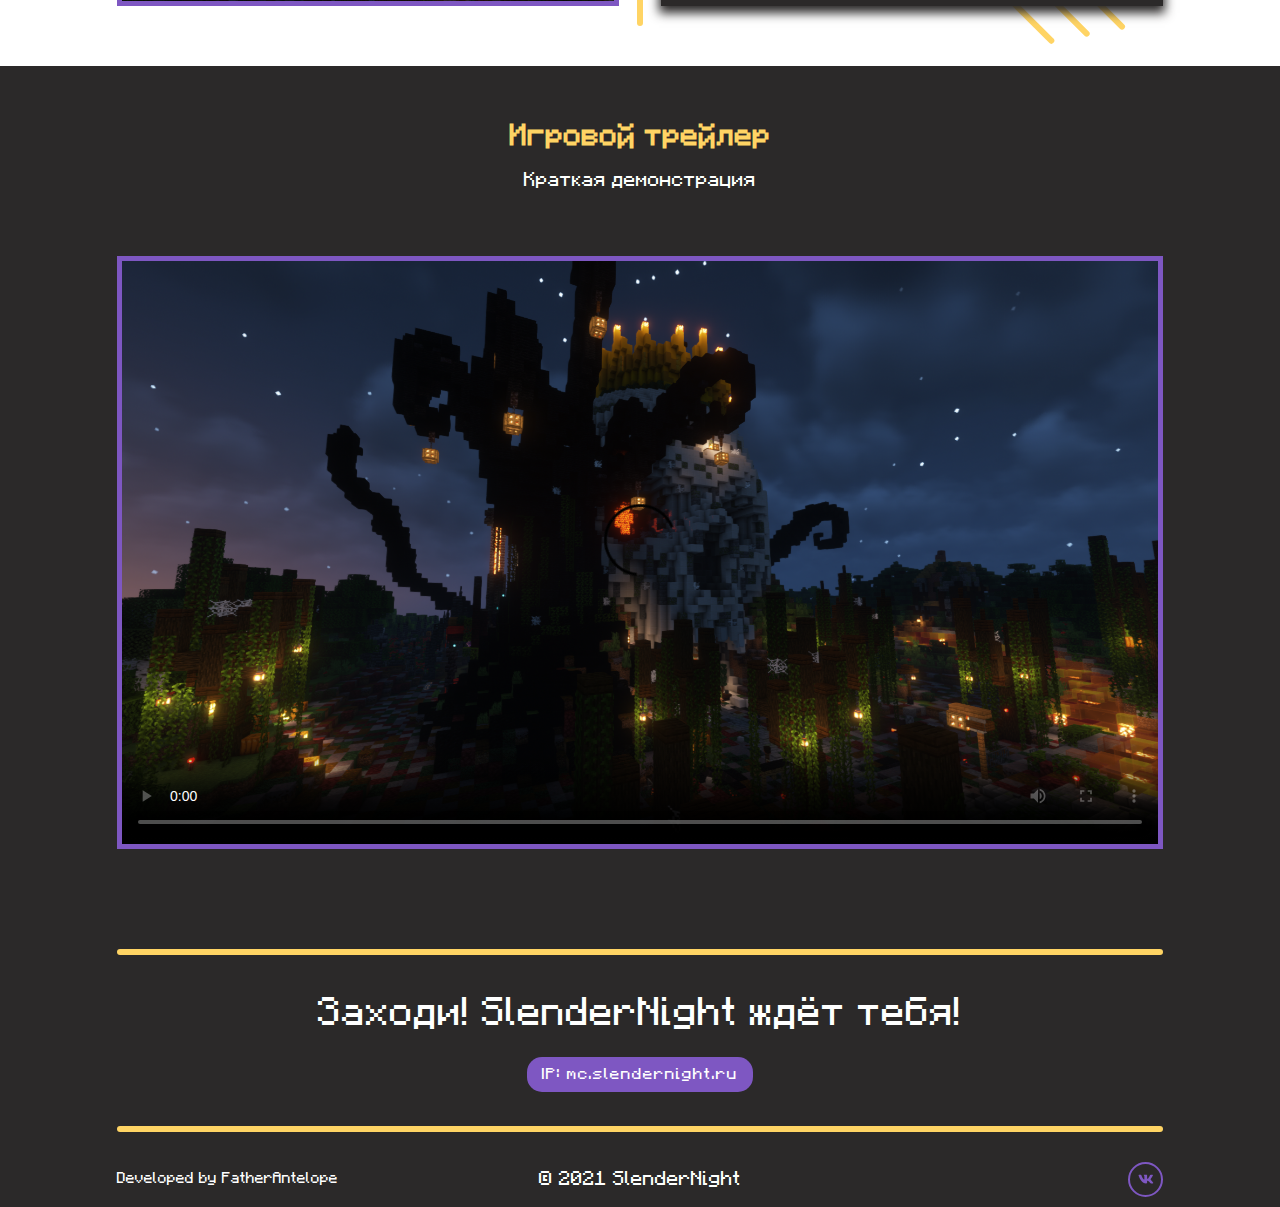
==== commit ea7245c1: "Попап с правилами готов" ====
--- a/index.html
+++ b/index.html
@@ -29,7 +29,7 @@
 </head>
 <body>
 <div class="wrapper">
-    <header class="header header__transparent">
+    <header class="header header__transparent header-animation">
         <div class="header__container container">
             <div class="header__body">
                 <a href="#" class="header__logo">
@@ -41,19 +41,19 @@
                 <nav class="header__menu-list">
                     <ul class="menu-list">
                         <li class="menu-list__item">
-                            <a href="#" class="menu-list__link">Главная</a>
+                            <a href="./" class="menu-list__link">Главная</a>
                         </li>
                         <li class="menu-list__item">
-                            <a href="#" class="menu-list__link">Донат</a>
+                            <a href="./donate.html" class="menu-list__link">Донат</a>
                         </li>
                         <li class="menu-list__item">
                             <a href="#rules" class="menu-list__link modal-show">Правила</a>
                         </li>
                     </ul>
                 </nav>
-                <a href="#" class="header__login btn purple">
-                    Авторизация
-                </a>
+<!--                <a href="#" class="header__login btn purple">-->
+<!--                    Авторизация-->
+<!--                </a>-->
             </div>
         </div>
     </header>
@@ -130,7 +130,7 @@
             <div class="main-section__container container">
                 <div class="main-section__header">
                     <h2 class="main-section__header header__title dark">Что вас ждет</h2>
-                    <h2 class="main-section__header header__subtitle dark">Описание главных возможностей сервреа</h2>
+                    <h2 class="main-section__header header__subtitle dark">Описание главных возможностей сервера</h2>
                 </div>
                 <div class="main-section__body">
                     <div class="vertical-line"></div>
@@ -273,8 +273,7 @@
             </div>
             <div class="modal__body">
                 <ul class="rules-list">
-                    <li class="rules-list__rule">Список говна</li>
-                    <li class="rules-list__note">Список говна</li>
+                    <!--Список правил из JS-->
                 </ul>
             </div>
             <div class="modal__footer">
@@ -283,8 +282,8 @@
         </div>
     </div>
 </div>
-
-<script src="./js/script.js"></script>
-<script src="./js/modal.js"></script>
+<script defer src="./js/header.js"></script>
+<script defer src="./js/modal.js"></script>
+<script defer src="./js/script.js"></script>
 </body>
 </html>--- a/css/style.css
+++ b/css/style.css
@@ -130,7 +130,7 @@
 .header__logo {
   font-weight: 900;
   font-size: 24px;
-  color: #ffffff;
+  color: #7e57c2;
   z-index: 3;
 }
 .header__menu-list {
@@ -559,18 +559,18 @@
   z-index: 100;
   width: 300px;
   display: flex;
-  right: 0;
+  left: 100%;
   justify-content: space-between;
   align-items: center;
   margin: 15px;
   padding: 20px;
+  box-shadow: 0 5px 10px 2px #2b2929;
   color: #ffffff;
   background-color: #7e57c2;
-  transform: translate(110%, 0);
   transition: transform 0.3s ease;
 }
 .notify-item.active {
-  transform: translate(0, 0);
+  transform: translate(-110%, 0);
 }
 .notify-item:not(:last-child) {
   margin-bottom: 15px;
@@ -592,23 +592,22 @@
 
 /* */
 .modal {
-  visibility: hidden;
-  opacity: 0;
+  visibility: visible;
+  opacity: 1;
   position: fixed;
   height: 100%;
   width: 100%;
-  top: 0;
+  top: -100%;
   left: 0;
   background-color: rgba(43, 41, 41, 0.8);
   backdrop-filter: blur(5px);
   z-index: 999;
-  transform: translate(0, -100%);
-  transition: all 0.3s ease;
+  transition: all 1s cubic-bezier(0.65, 1.63, 0.74, 0.38);
 }
 .modal.active {
   opacity: 1;
   visibility: visible;
-  transform: translate(0, 0);
+  transform: translate(0, 100%);
 }
 .modal__dialog {
   align-items: center;
@@ -619,7 +618,7 @@
 }
 .modal__content {
   background-color: #ffffff;
-  max-width: 800px;
+  max-width: 1000px;
   width: 100%;
   margin: 10px;
 }
@@ -627,6 +626,7 @@
   padding: 10px 20px;
   background-color: #7e57c2;
   position: relative;
+  box-shadow: 0 6px 4px -4px rgba(0, 0, 0, 0.2);
 }
 .modal__title {
   color: #ffd464;
@@ -655,13 +655,28 @@
   height: 100%;
 }
 .modal__body * {
-  font-size: 14px;
+  font-size: 16px;
   line-height: 1.5;
-  color: #2b2929;
 }
 
 .rules-list {
   list-style: none;
+}
+.rules-list__rule, .rules-list__note {
+  line-height: 1.5;
+}
+.rules-list__rule span, .rules-list__note span {
+  margin-left: 5px;
+  color: #2b2929;
+}
+.rules-list__rule:not(:last-child), .rules-list__note:not(:last-child) {
+  margin-bottom: 10px;
+}
+.rules-list__rule {
+  color: red;
+}
+.rules-list__note {
+  color: #7e57c2;
 }
 
 @keyframes floating {
@@ -718,7 +733,7 @@
     background-color: rgba(43, 41, 41, 0.8);
     backdrop-filter: blur(5px);
     transform: translate(0, 0);
-    transition: transform 0.3s ease;
+    transition: transform 1s cubic-bezier(0.65, 1.63, 0.74, 0.38);
   }
   .header__menu-list.active {
     transform: translate(-100%, 0);
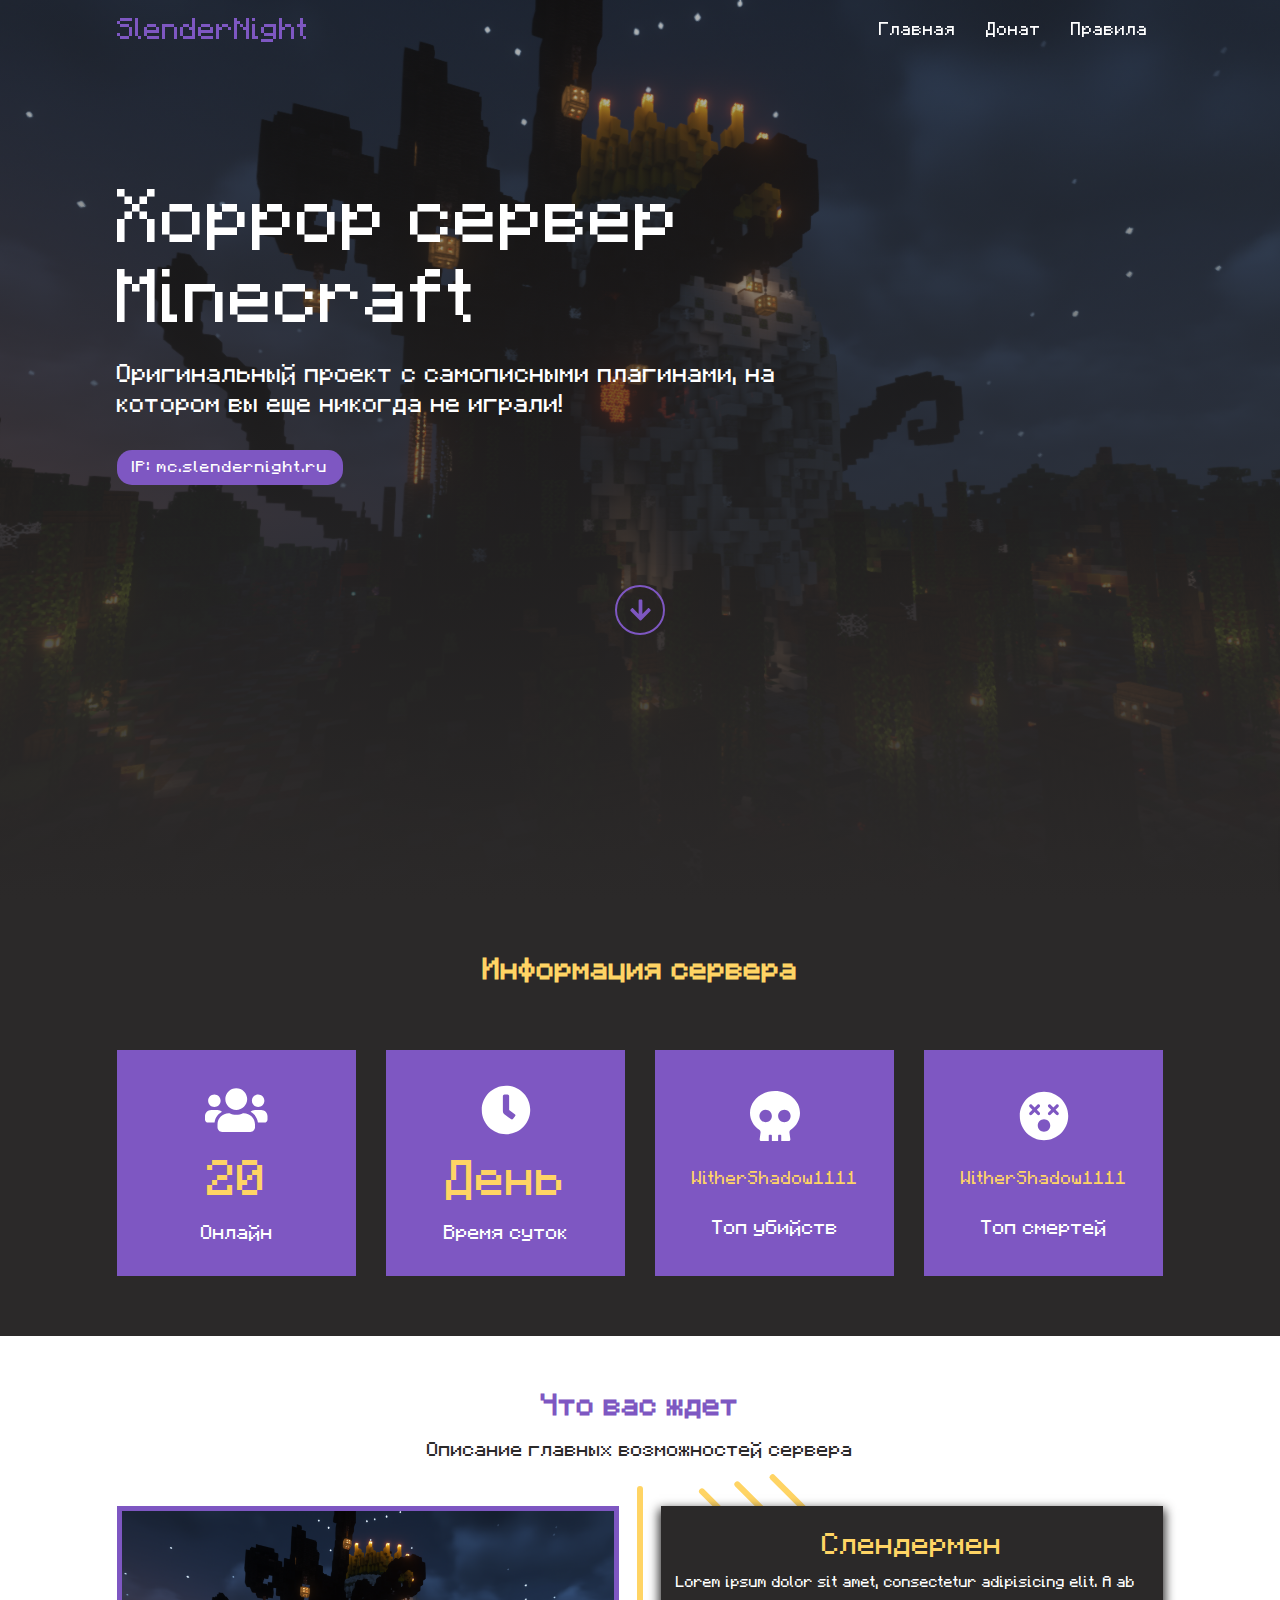
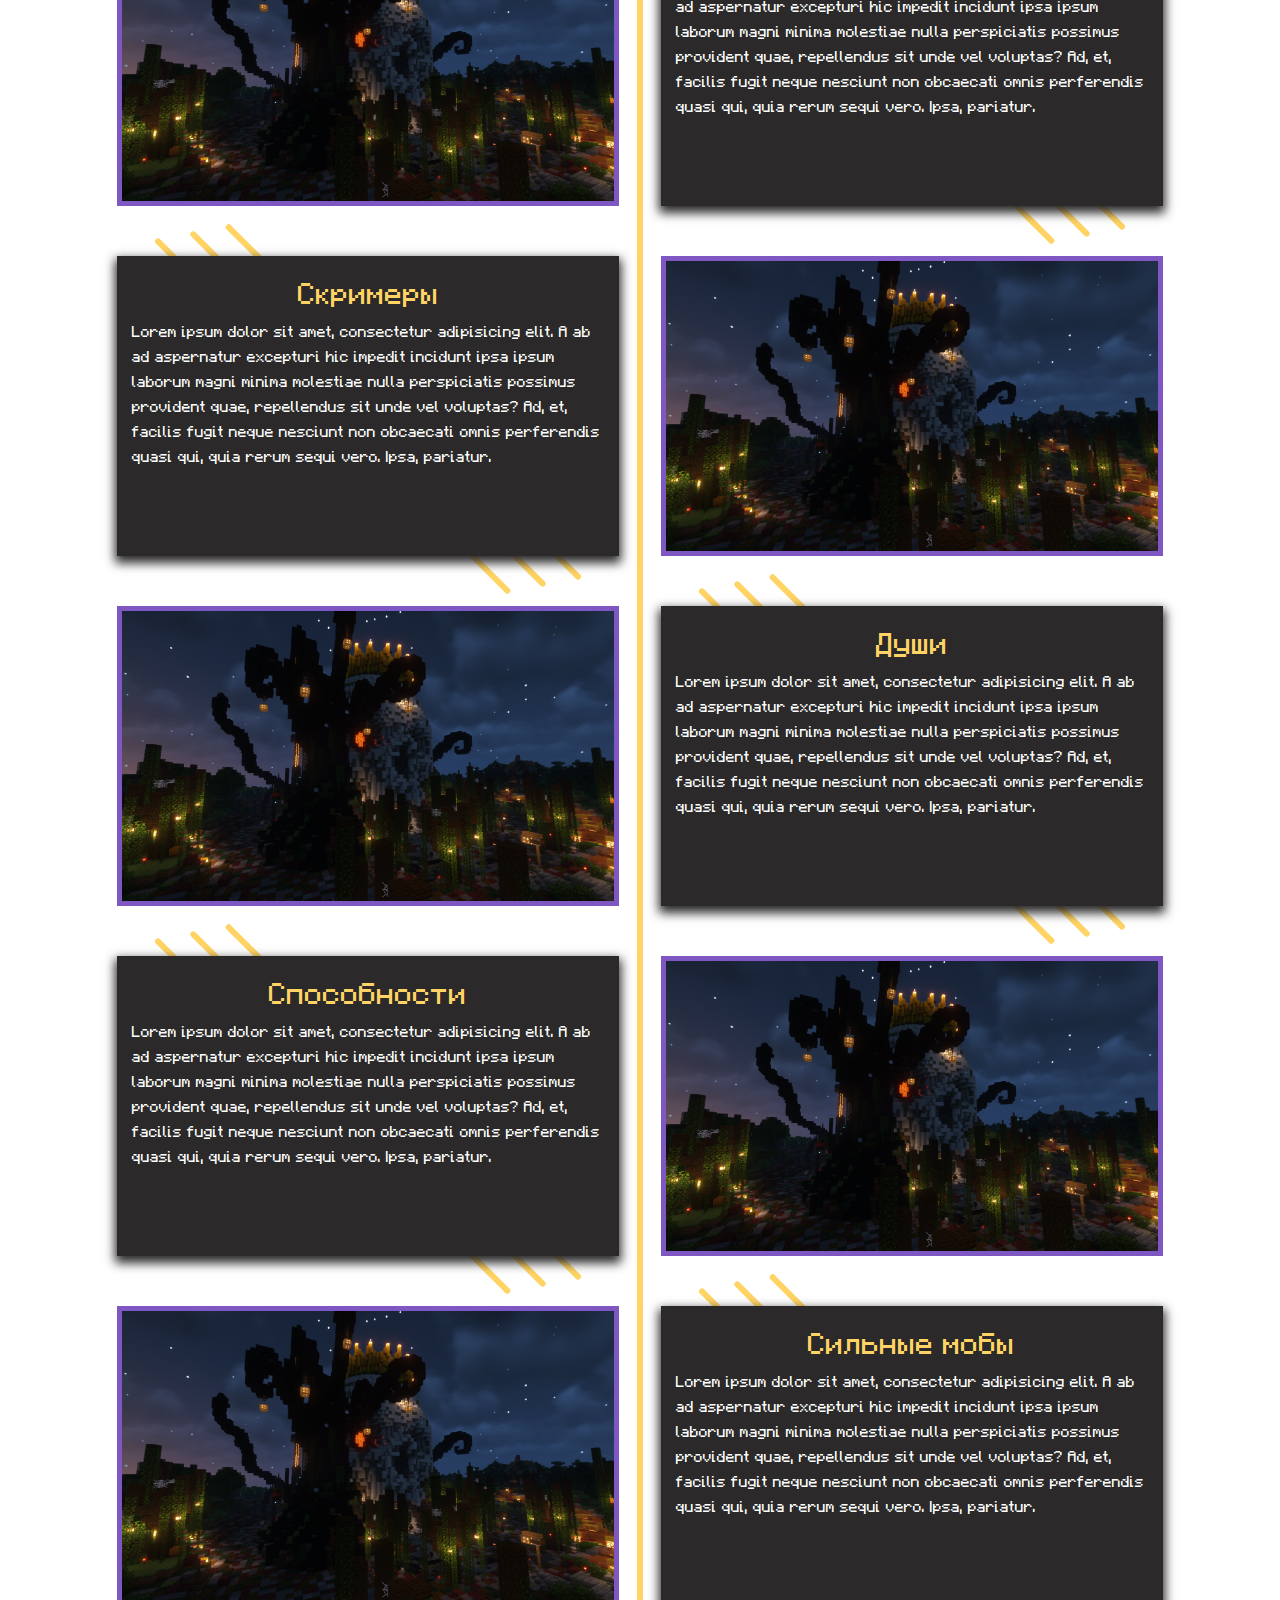
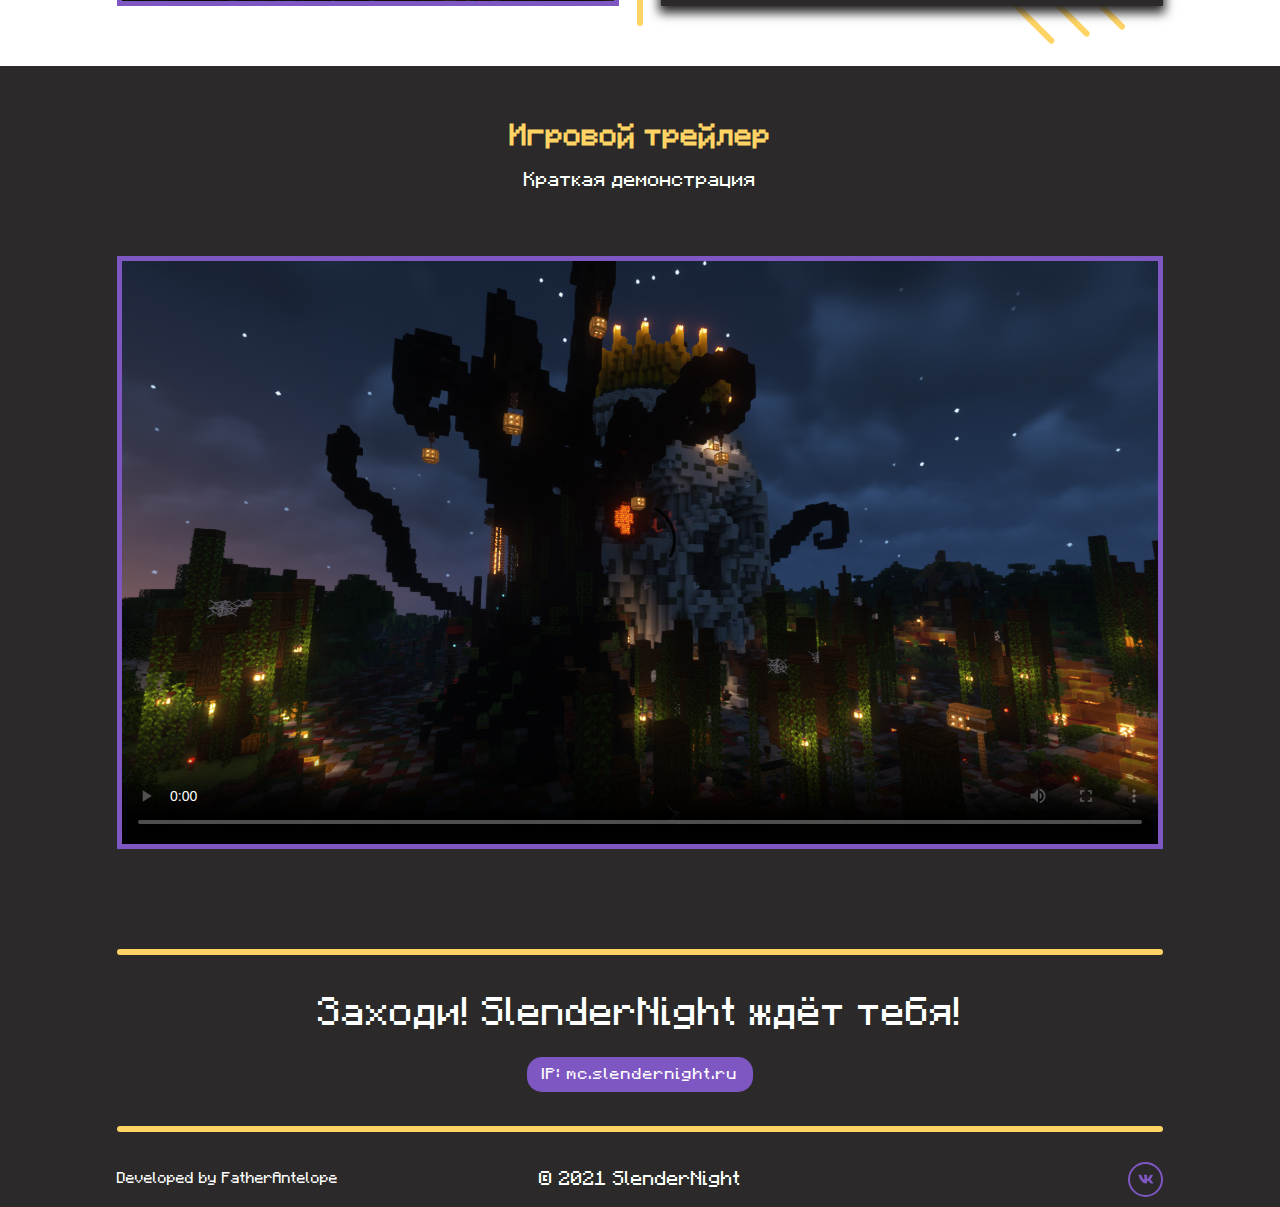
==== commit 2f27d557: "Проверка импорта файлов" ====
--- a/index.html
+++ b/index.html
@@ -41,7 +41,7 @@
                 <nav class="header__menu-list">
                     <ul class="menu-list">
                         <li class="menu-list__item">
-                            <a href="./" class="menu-list__link">Главная</a>
+                            <a href="./index.html" class="menu-list__link">Главная</a>
                         </li>
                         <li class="menu-list__item">
                             <a href="./donate.html" class="menu-list__link">Донат</a>
--- a/css/style.css
+++ b/css/style.css
@@ -55,7 +55,7 @@
 
 @font-face {
   font-family: minecraft;
-  src: url("/fonts/F77 Minecraft.ttf");
+  src: url("../fonts/F77 Minecraft.ttf");
 }
 * {
   scroll-behavior: smooth;
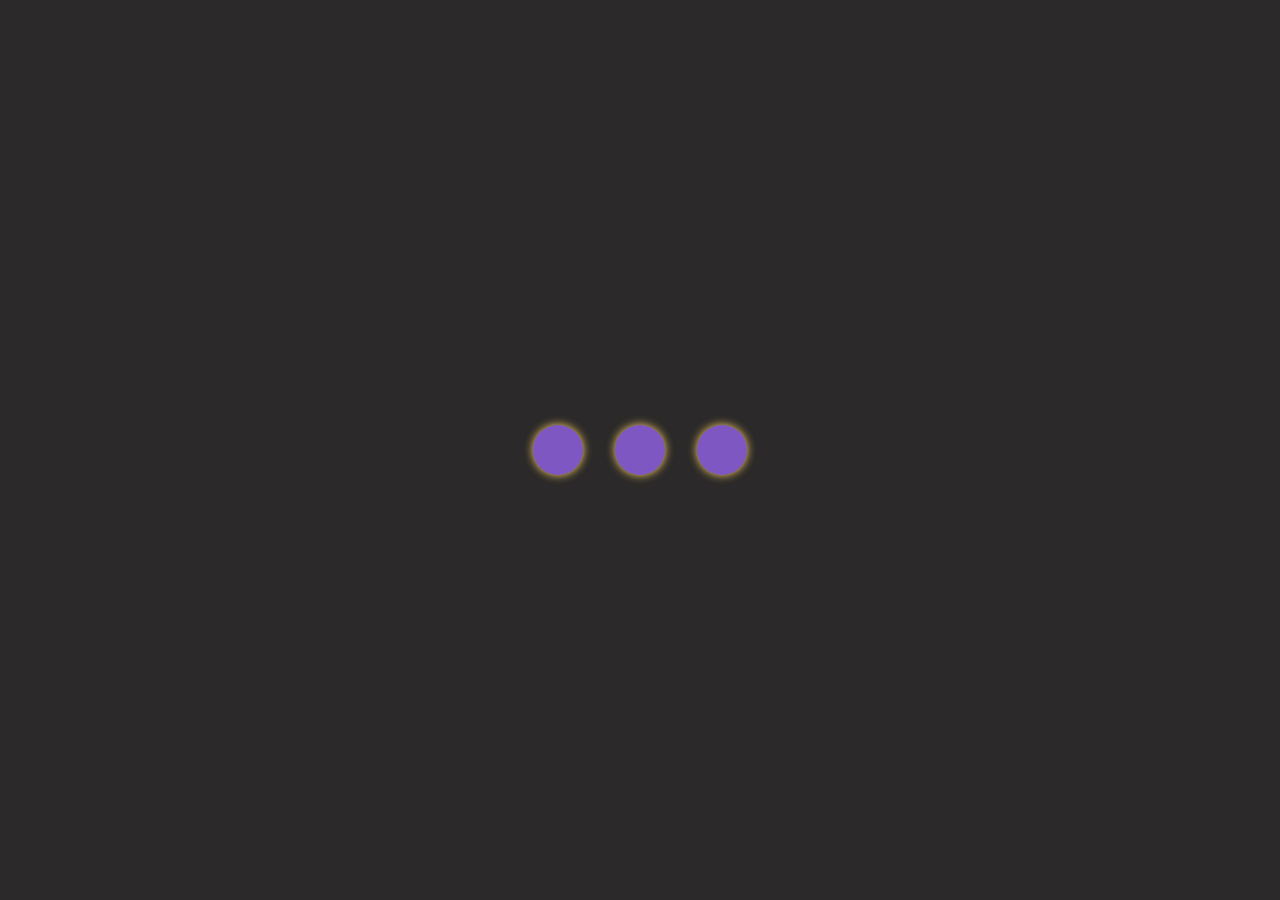
==== commit b34ab442: "Тест прелоадера" ====
--- a/index.html
+++ b/index.html
@@ -23,12 +23,18 @@
     <meta property="og:url" content="Ссылка на страницу">
     <meta property="og:site_name" content="SlenderNight">
 
+    <link rel="stylesheet" href="css/preloader.css">
     <link rel="stylesheet" href="./css/style.css">
     <script defer src="./js/all.js"></script>
     <title>SlenderNight</title>
 </head>
 <body>
-<div class="wrapper">
+<div class="preloader">
+    <span></span>
+    <span></span>
+    <span></span>
+</div>
+<div class="wrapper hidden">
     <header class="header header__transparent header-animation">
         <div class="header__container container">
             <div class="header__body">
@@ -282,8 +288,9 @@
         </div>
     </div>
 </div>
-<script defer src="./js/header.js"></script>
-<script defer src="./js/modal.js"></script>
-<script defer src="./js/script.js"></script>
+<script src="./js/header.js"></script>
+<script src="./js/modal.js"></script>
+<script src="./js/script.js"></script>
+<script src="./js/preloader.js"></script>
 </body>
 </html>--- a/css/preloader.css
+++ b/css/preloader.css
@@ -0,0 +1,97 @@
+* {
+  margin: 0;
+  padding: 0;
+  border: 0;
+}
+
+*, *:after, *:before {
+  -moz-box-sizing: border-box;
+  -webkit-box-sizing: border-box;
+  box-sizing: border-box;
+}
+
+:focus, :active {
+  outline: none;
+}
+
+a:focus, a:active {
+  outline: none;
+}
+
+nav, footer, header, aside {
+  display: block;
+}
+
+html, body {
+  height: 100%;
+  width: 100%;
+  font-size: 14px;
+  line-height: 1;
+  -ms-text-size-adjust: 100%;
+  -moz-text-size-adjust: 100%;
+  -webkit-text-size-adjust: 100%;
+}
+
+input, button, textarea {
+  font-family: inherit;
+}
+
+button {
+  cursor: pointer;
+}
+
+a, a:visited {
+  text-decoration: none;
+}
+
+img {
+  vertical-align: top;
+}
+
+h1, h2, h3, h4, h5, h6 {
+  font-size: inherit;
+  font-weight: 400;
+}
+
+.preloader {
+  position: fixed;
+  left: 0;
+  top: 0;
+  width: 100%;
+  height: 100%;
+  background-color: #2b2929;
+  display: flex;
+  align-items: center;
+  justify-content: center;
+  z-index: 999;
+}
+.preloader span {
+  display: inline-block;
+  width: 50px;
+  height: 50px;
+  margin: 0 16px;
+  border-radius: 50%;
+  background-color: #7e57c2;
+  box-shadow: 0 0 10px #ffd464;
+  animation: preloader 0.8s linear infinite alternate;
+}
+.preloader span:nth-child(1) {
+  animation-delay: -0.8s;
+}
+.preloader span:nth-child(2) {
+  animation-delay: -0.5s;
+}
+.preloader span:nth-child(3) {
+  animation-delay: -0.2s;
+}
+
+@keyframes preloader {
+  0% {
+    transform: scale(1);
+  }
+  100% {
+    transform: scale(0);
+  }
+}
+
+/*# sourceMappingURL=preloader.css.map */
--- a/css/style.css
+++ b/css/style.css
@@ -78,6 +78,10 @@
 }
 body.scroll-lock {
   overflow: hidden;
+}
+
+.hidden {
+  display: none !important;
 }
 
 .wrapper {
@@ -601,7 +605,7 @@
   left: 0;
   background-color: rgba(43, 41, 41, 0.8);
   backdrop-filter: blur(5px);
-  z-index: 999;
+  z-index: 500;
   transition: all 1s cubic-bezier(0.65, 1.63, 0.74, 0.38);
 }
 .modal.active {
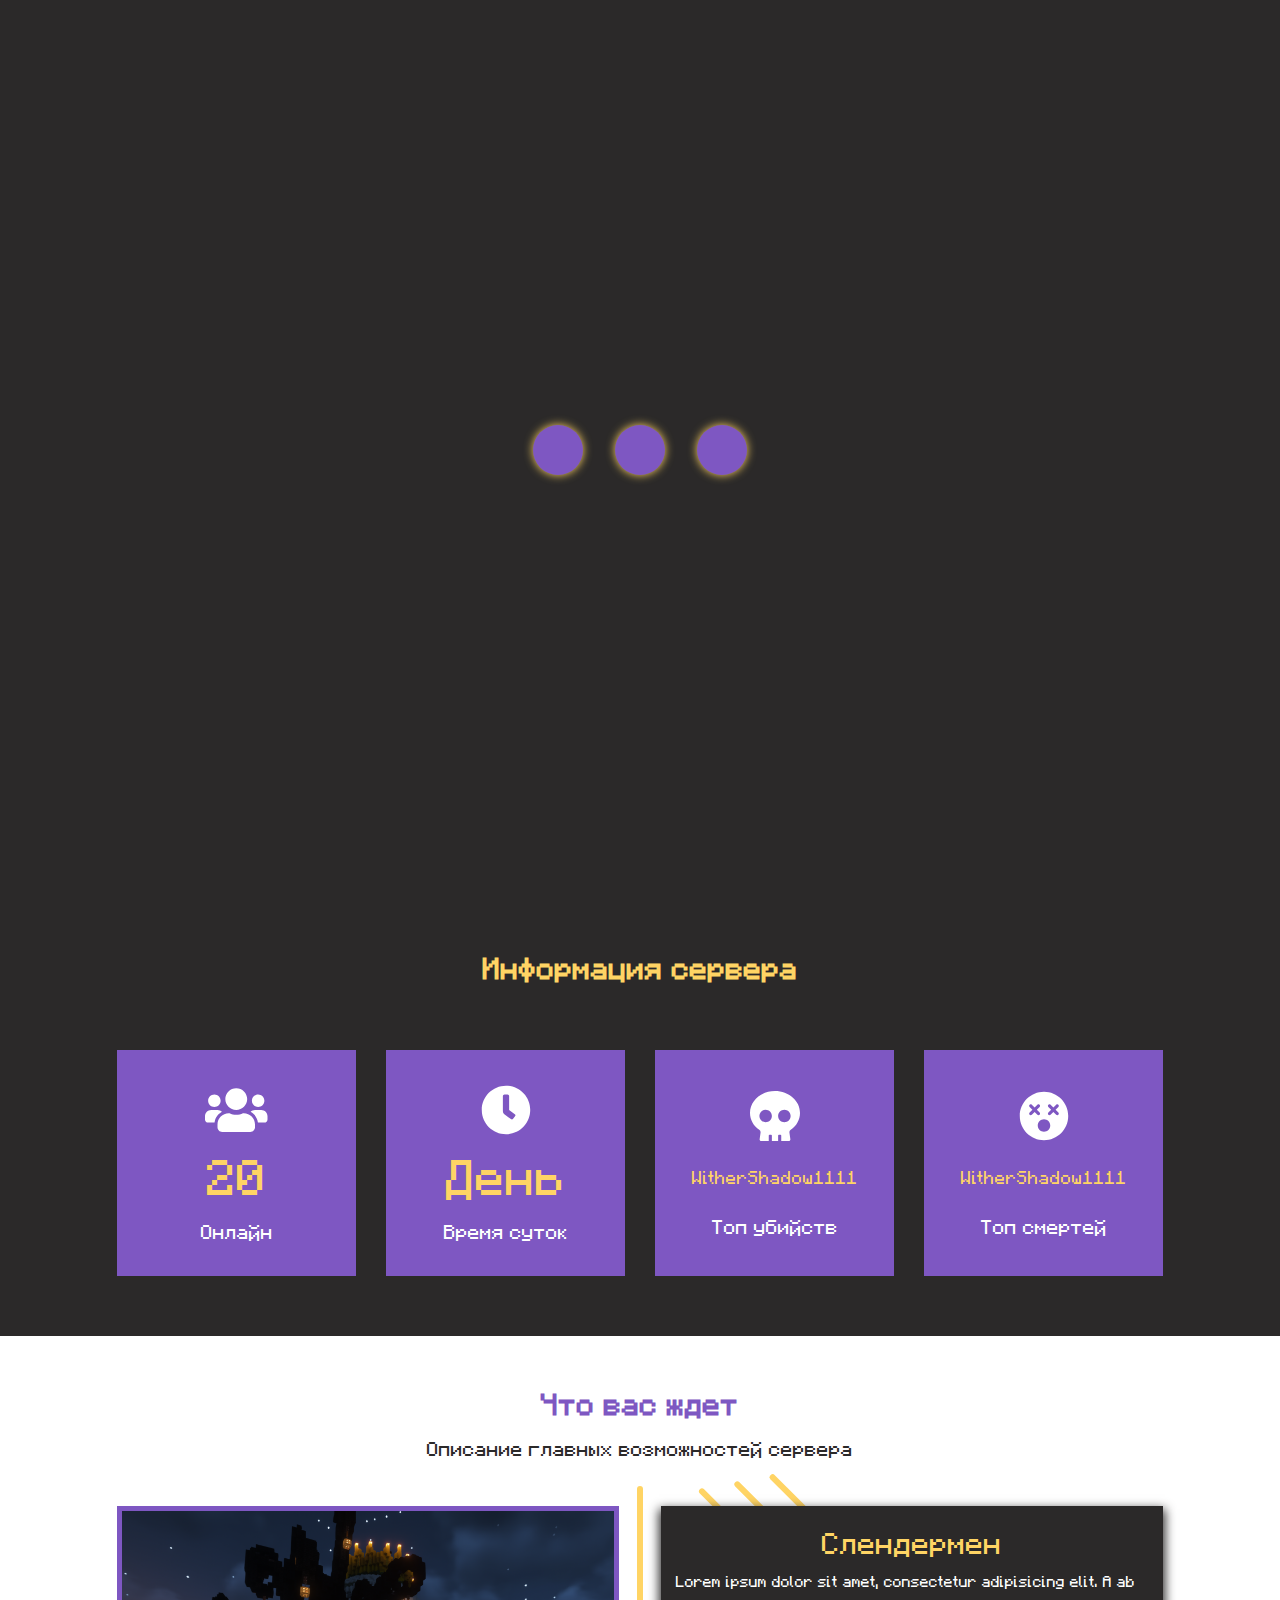
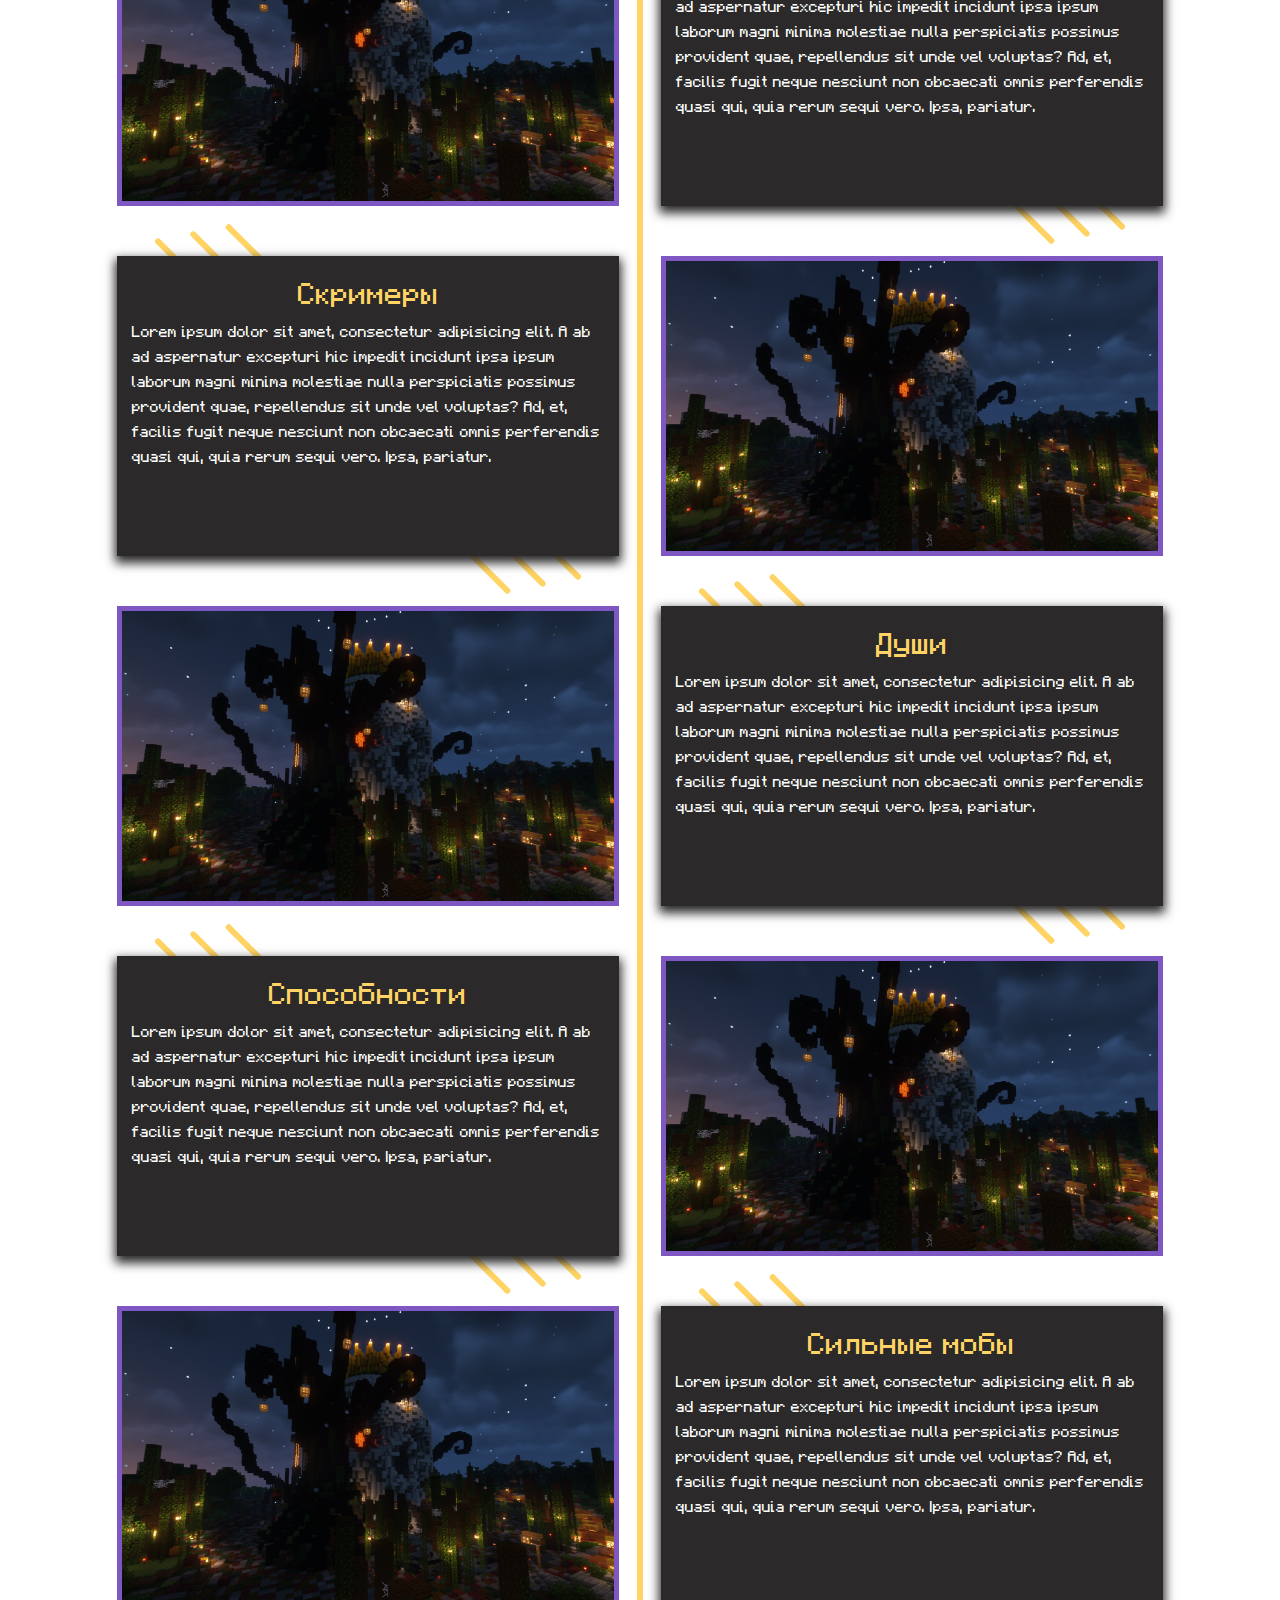
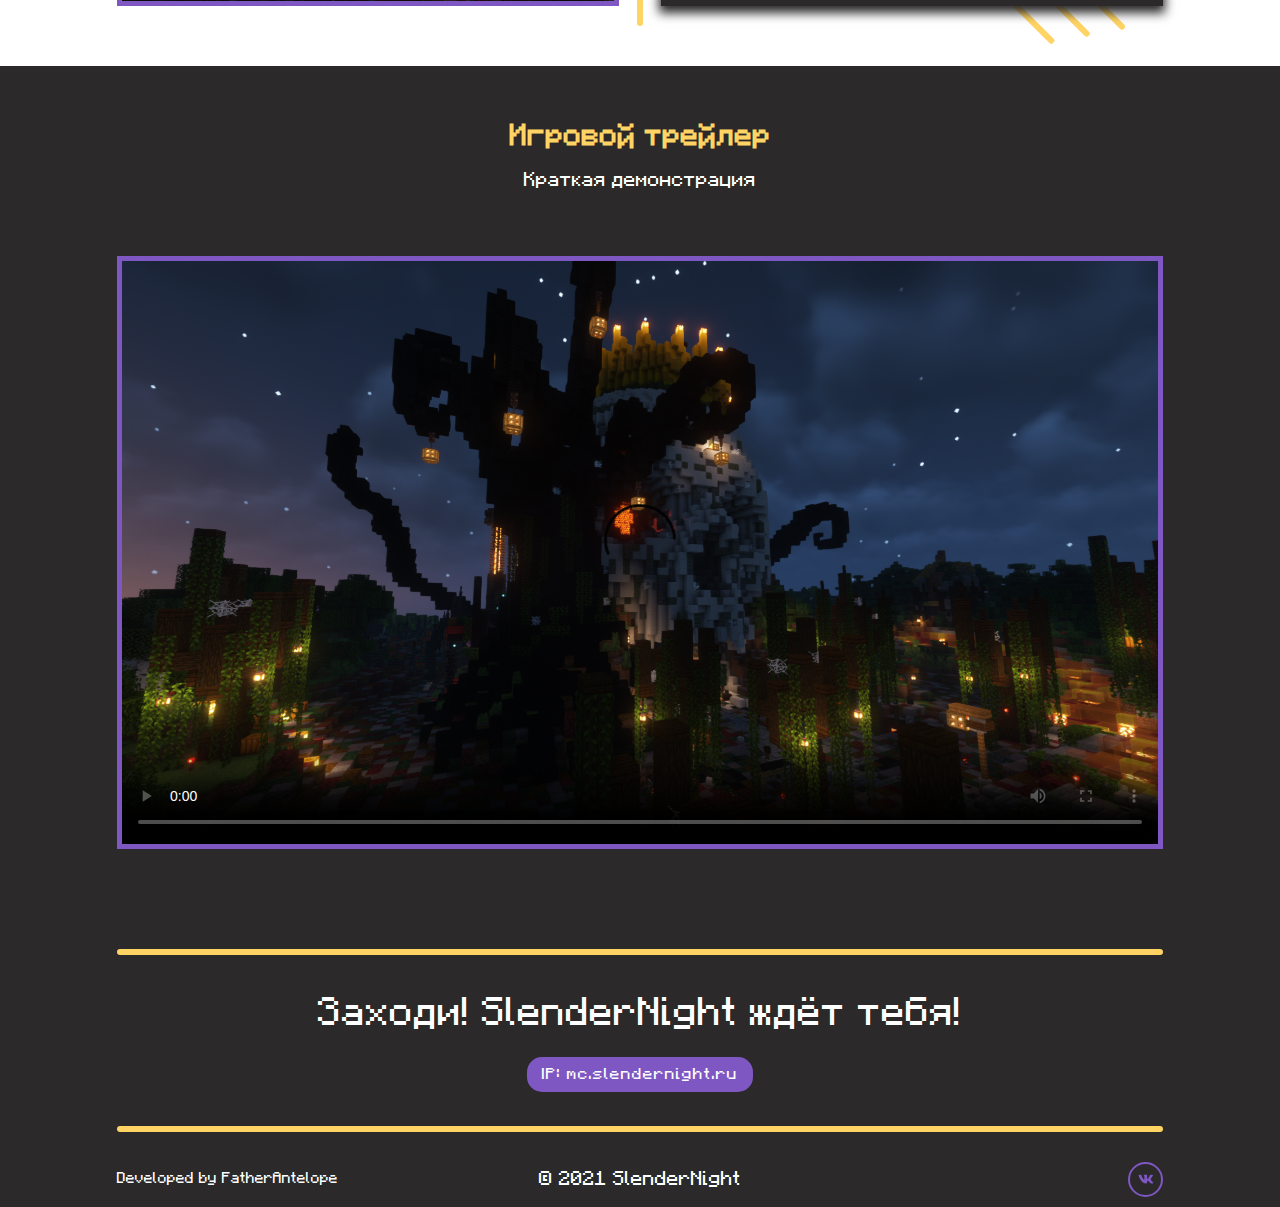
==== commit 296f4e17: "Сделан прелоадер" ====
--- a/index.html
+++ b/index.html
@@ -23,7 +23,7 @@
     <meta property="og:url" content="Ссылка на страницу">
     <meta property="og:site_name" content="SlenderNight">
 
-    <link rel="stylesheet" href="css/preloader.css">
+    <link rel="stylesheet" href="./css/preloader.css">
     <link rel="stylesheet" href="./css/style.css">
     <script defer src="./js/all.js"></script>
     <title>SlenderNight</title>
--- a/css/preloader.css
+++ b/css/preloader.css
@@ -63,6 +63,7 @@
   display: flex;
   align-items: center;
   justify-content: center;
+  transition: opacity 0.6s ease;
   z-index: 999;
 }
 .preloader span {
@@ -85,6 +86,10 @@
   animation-delay: -0.2s;
 }
 
+.fade-out {
+  animation: fadeOut 0.5s ease-in-out forwards;
+}
+
 @keyframes preloader {
   0% {
     transform: scale(1);
@@ -93,5 +98,13 @@
     transform: scale(0);
   }
 }
+@keyframes fadeOut {
+  0% {
+    opacity: 1;
+  }
+  100% {
+    opacity: 0;
+  }
+}
 
 /*# sourceMappingURL=preloader.css.map */
